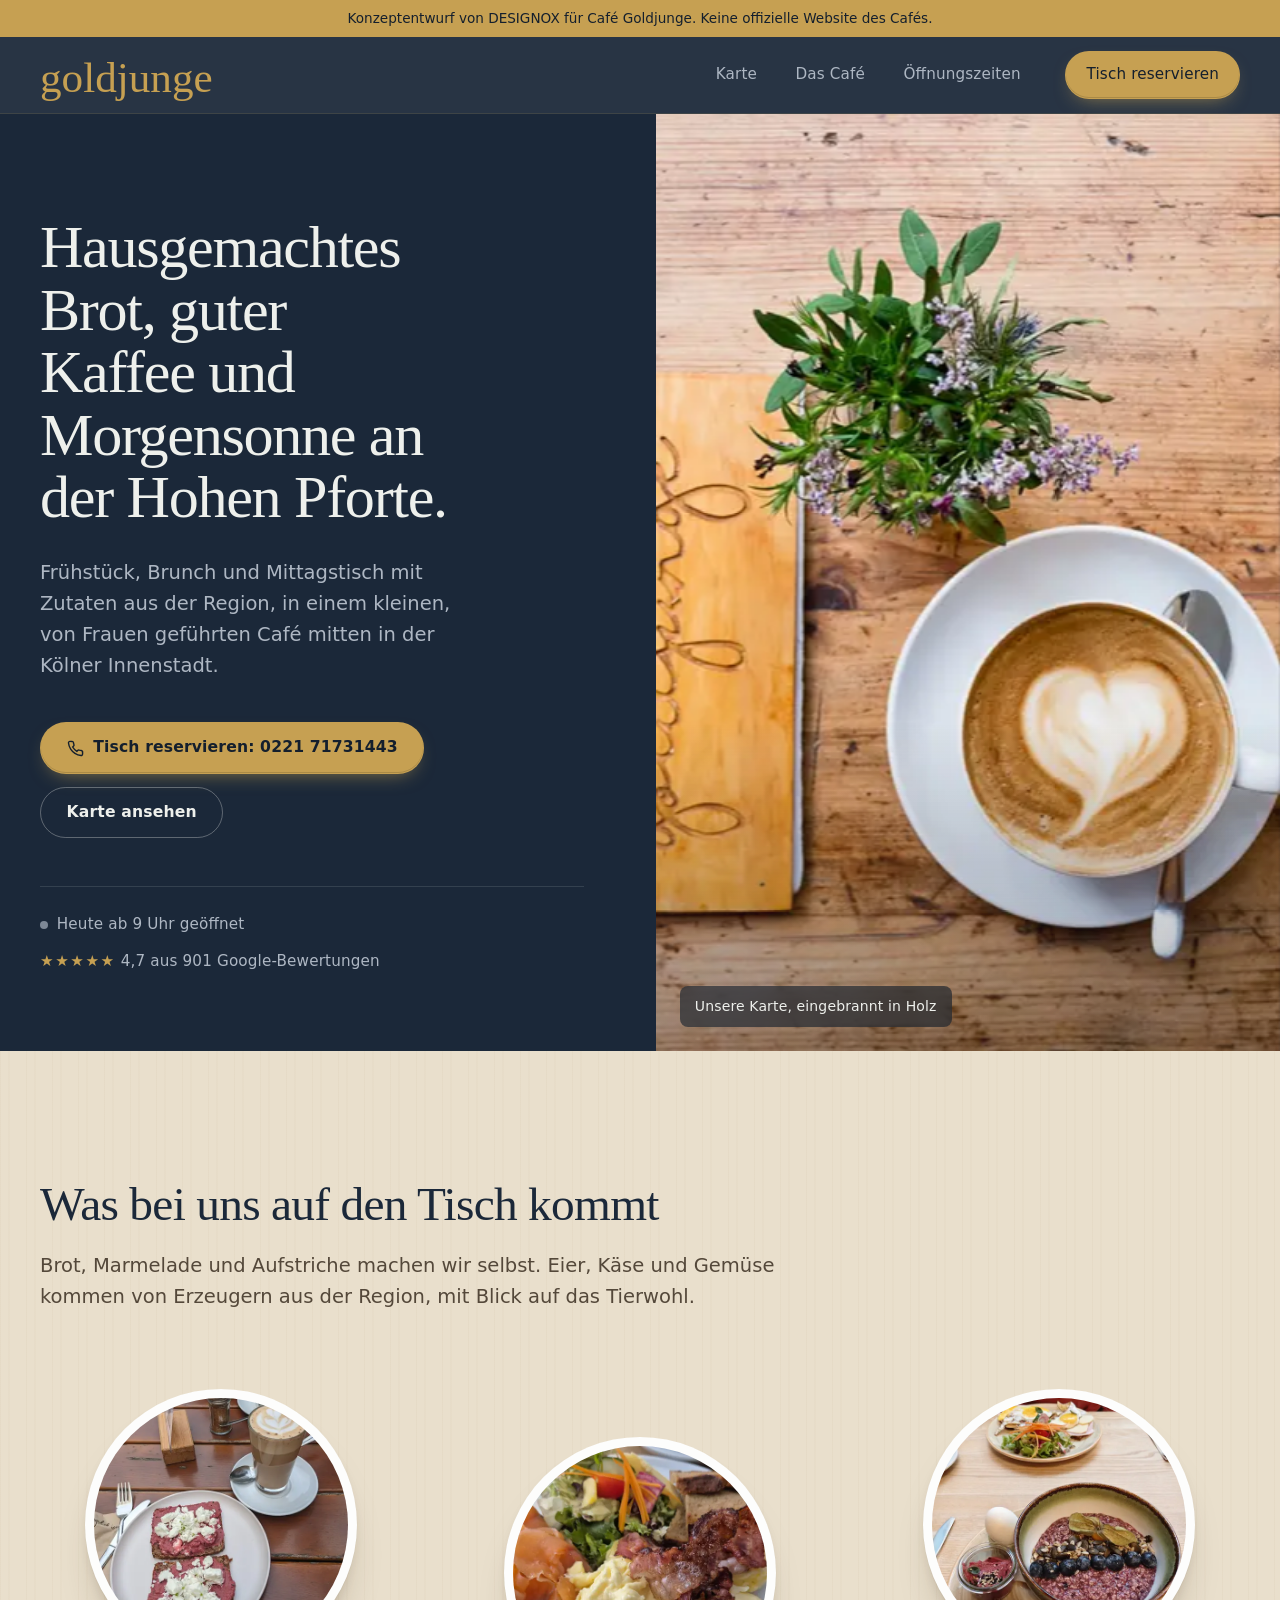
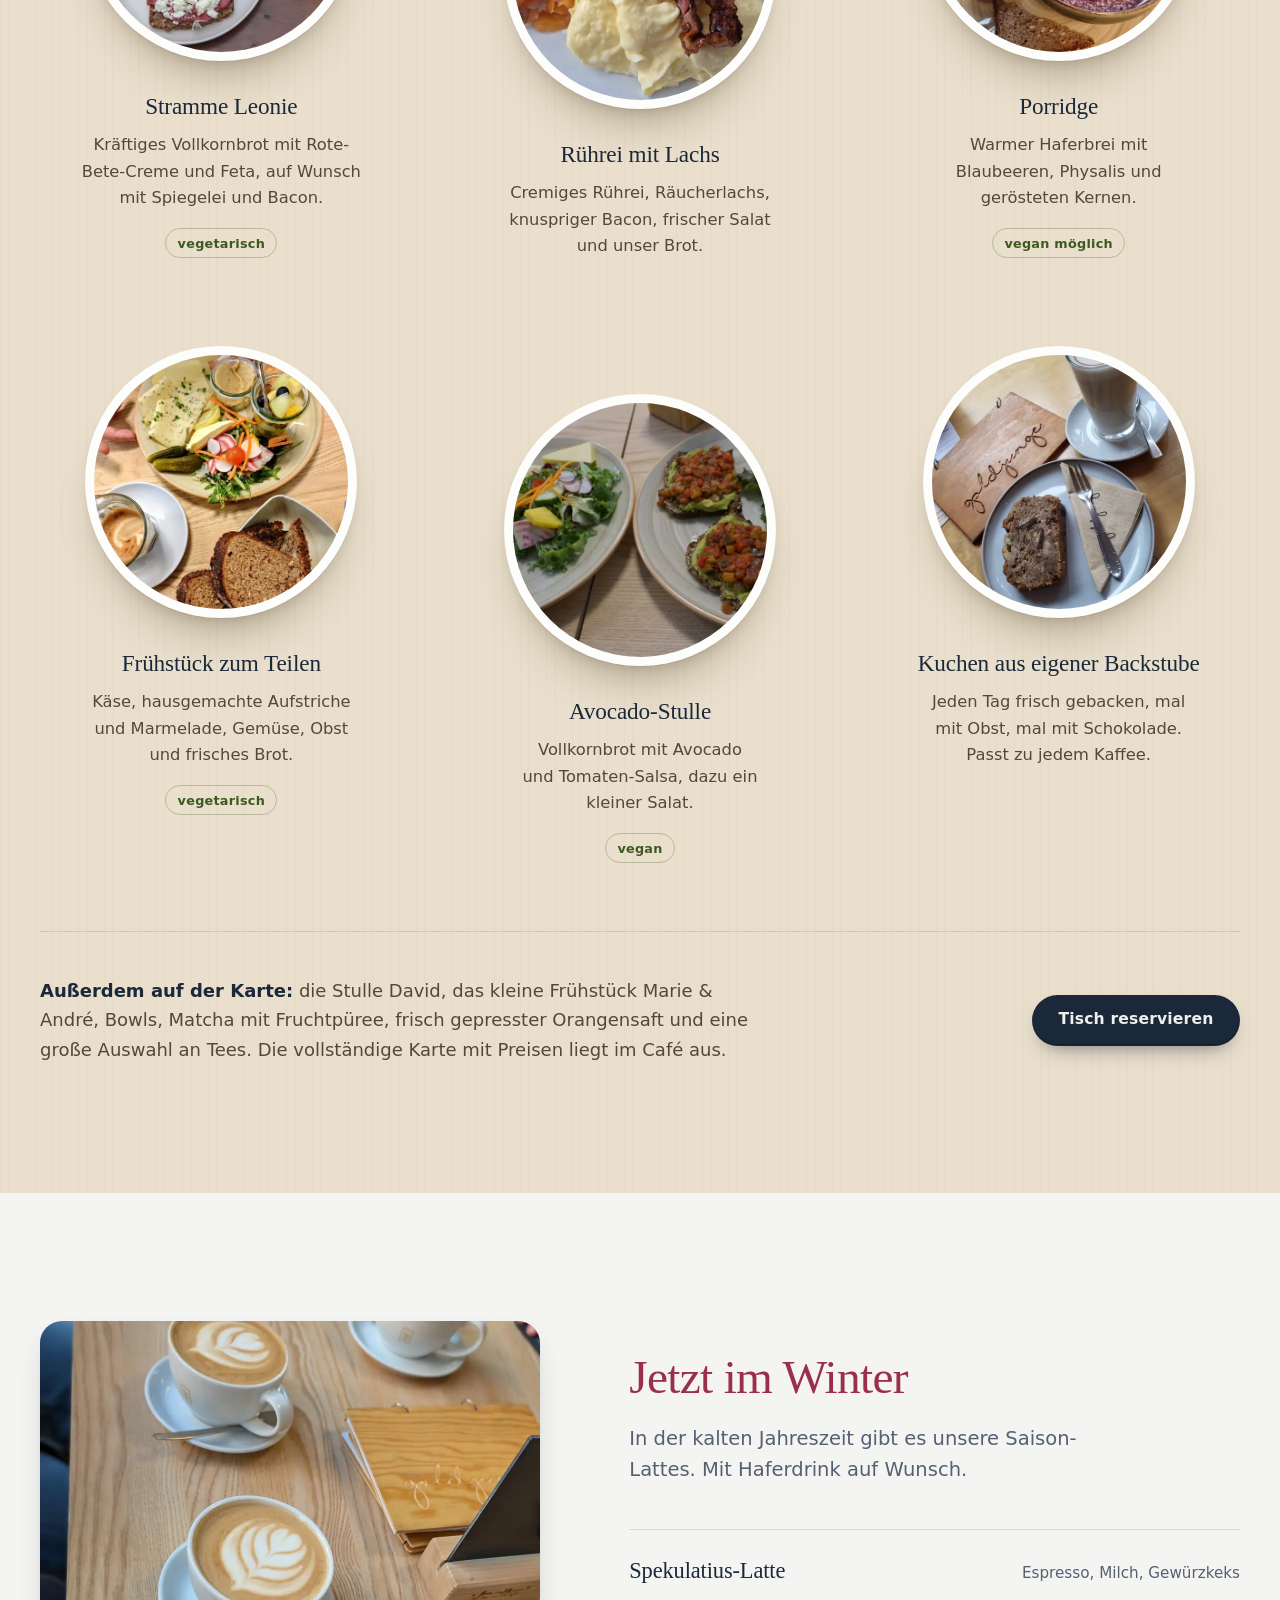
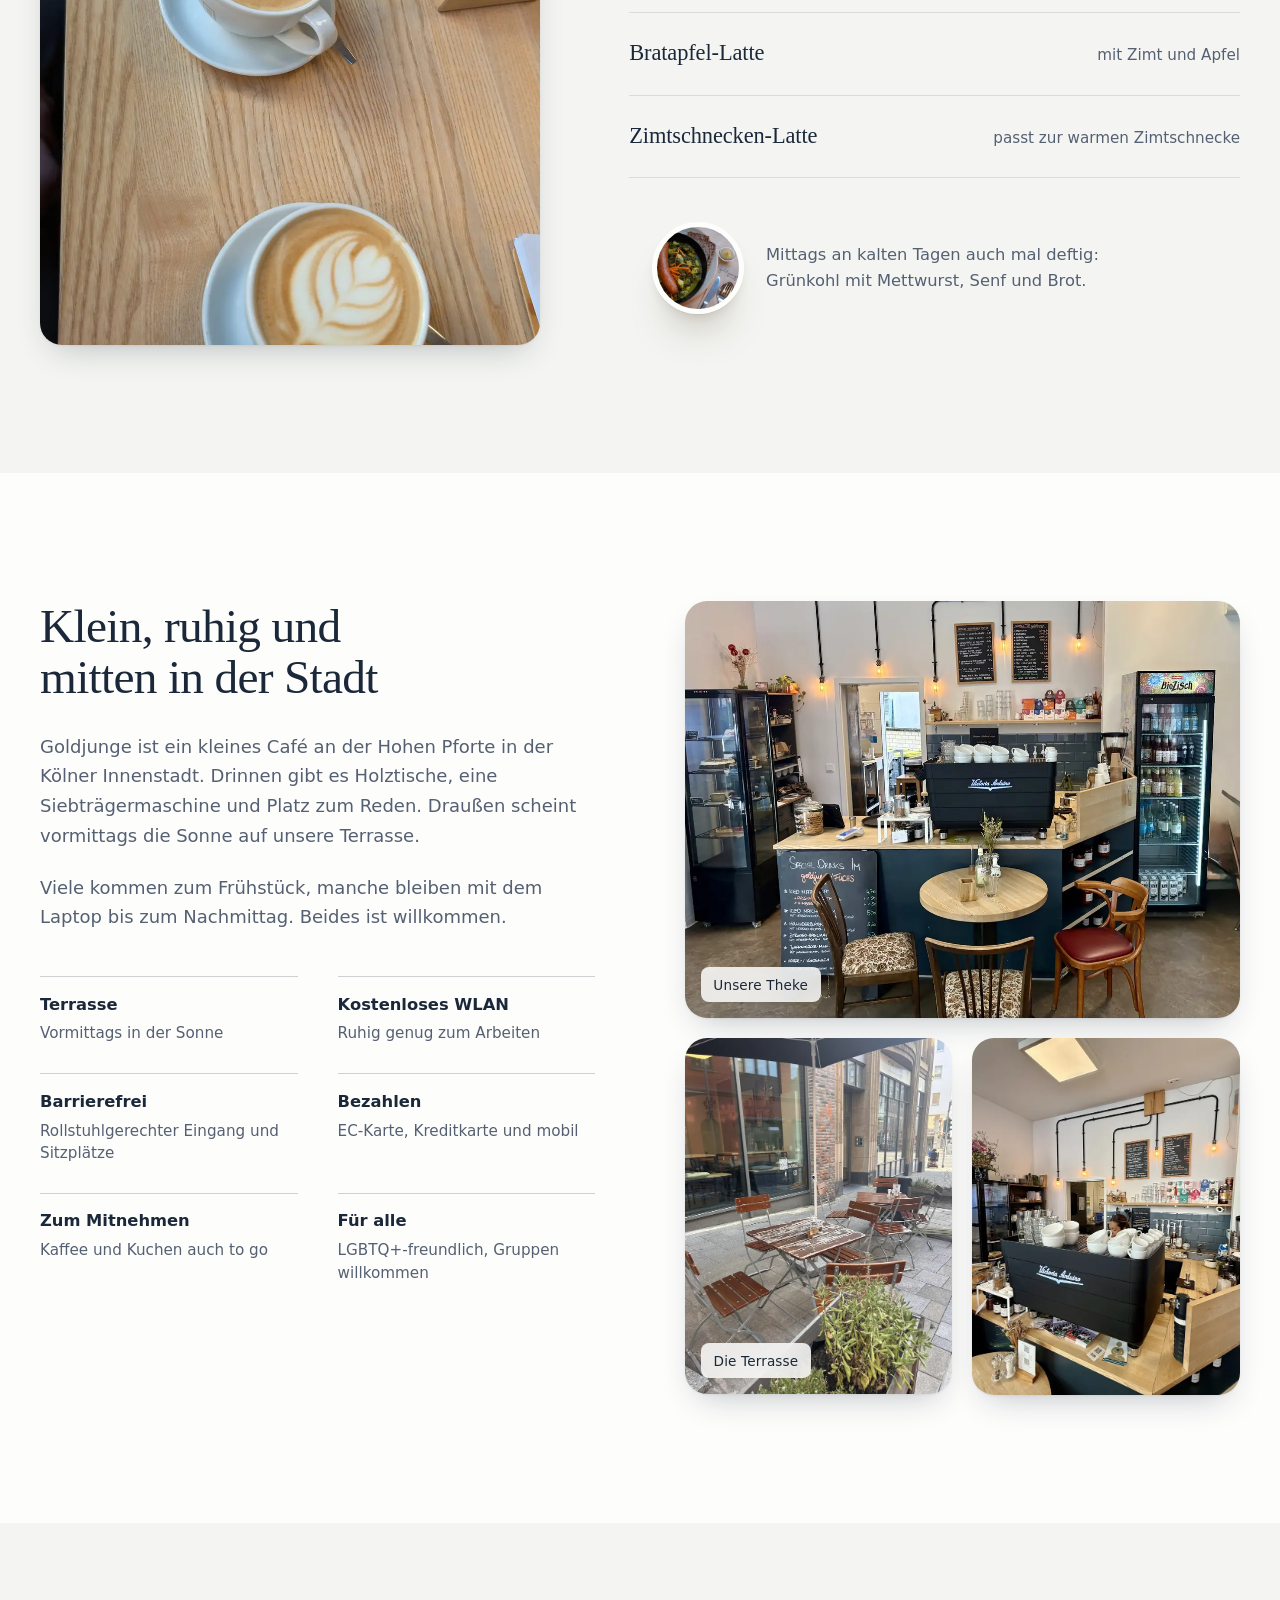
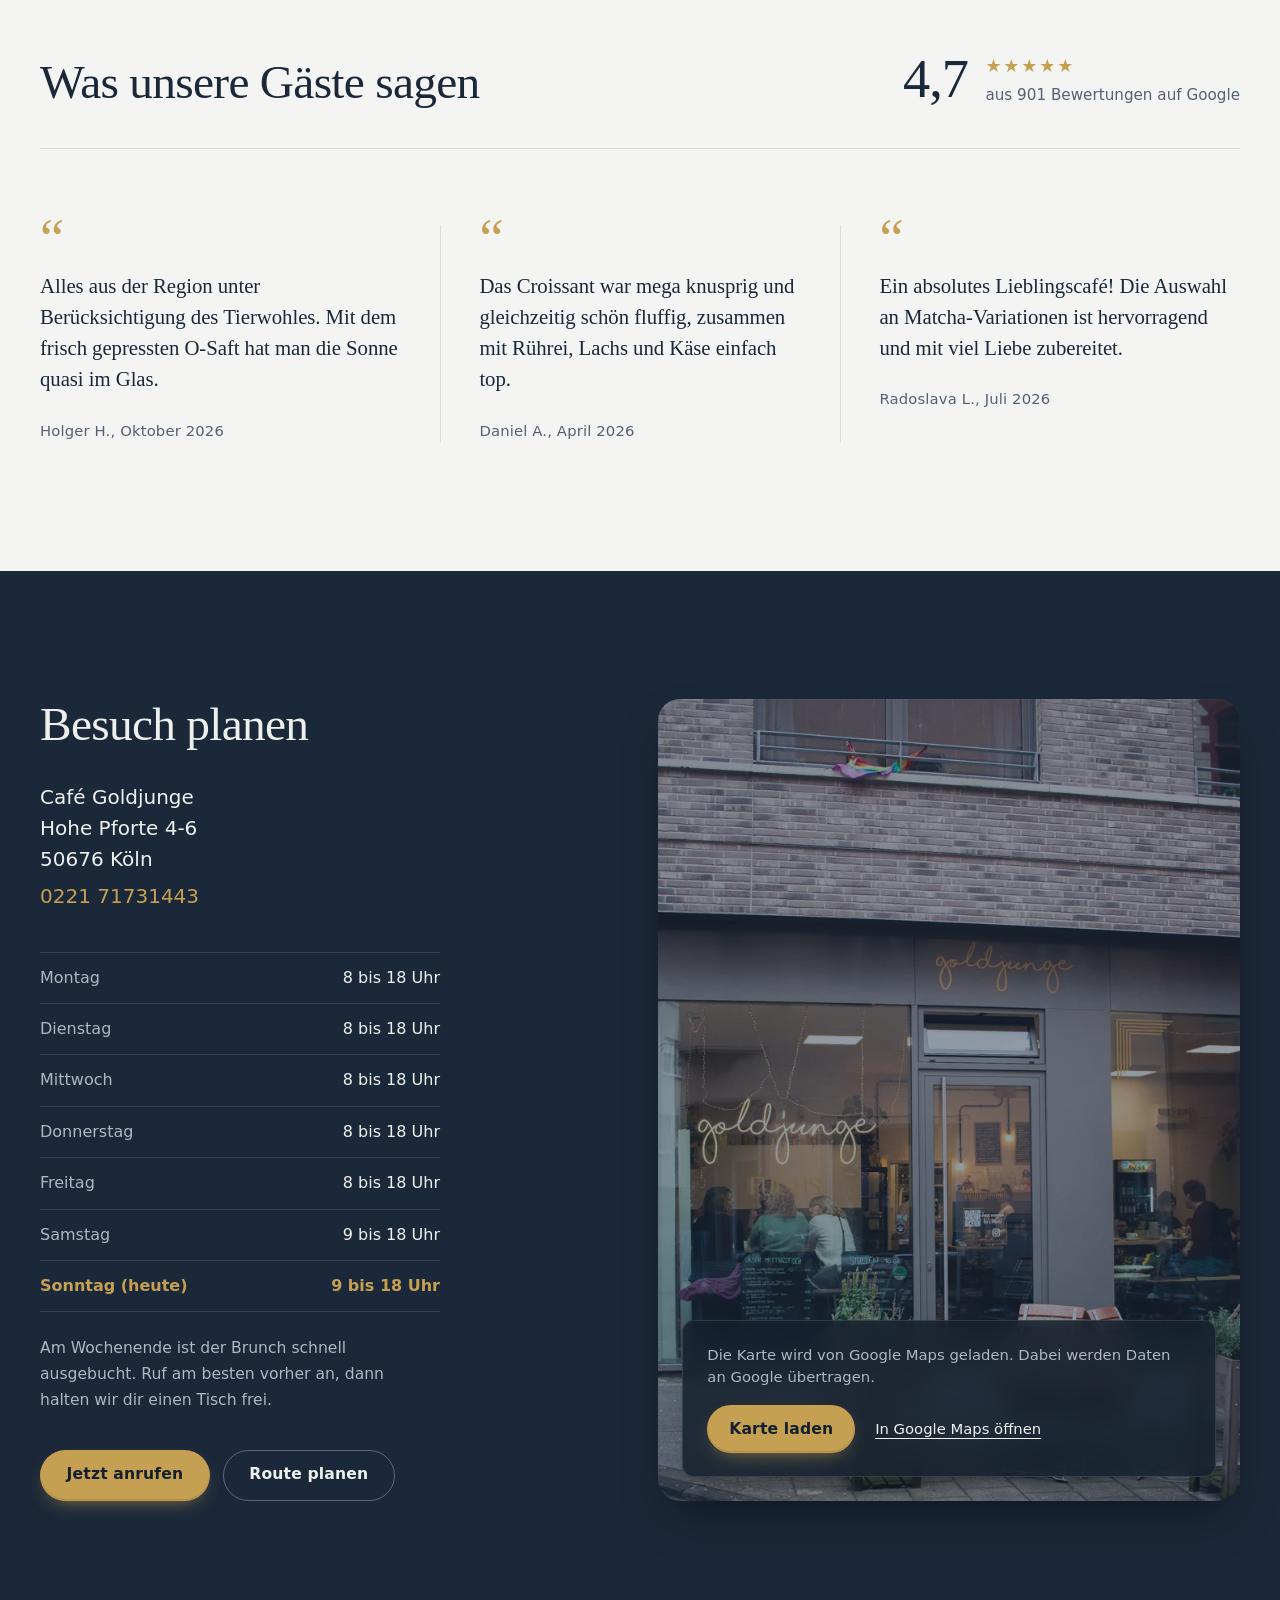
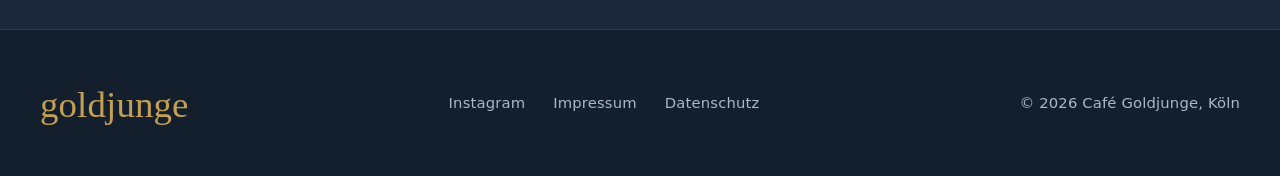
==== demos/cafe-goldjunge/index.html @ cc13deaf "Add Café Goldjunge concept site as static demo Static one-page site for Café Goldjunge (Köln) under " ====
<!doctype html>
<html lang="de">
<head>
<meta charset="utf-8">
<meta name="viewport" content="width=device-width, initial-scale=1">
<title>Café Goldjunge Köln | Frühstück &amp; Brunch an der Hohen Pforte</title>
<meta name="description" content="Café in der Kölner Innenstadt: Frühstück, Brunch und Mittagstisch mit hausgemachtem Brot und regionalen Zutaten. Hohe Pforte 4-6, täglich geöffnet.">
<meta name="robots" content="index, follow, max-image-preview:large">
<link rel="canonical" href="https://designox-cafe-goldjunge.vercel.app/">
<meta property="og:type" content="website">
<meta property="og:site_name" content="Café Goldjunge">
<meta property="og:locale" content="de_DE">
<meta property="og:url" content="https://designox-cafe-goldjunge.vercel.app/">
<meta property="og:title" content="Café Goldjunge Köln">
<meta property="og:description" content="Hausgemachtes Brot, guter Kaffee und Morgensonne an der Hohen Pforte in Köln.">
<meta property="og:image" content="https://designox-cafe-goldjunge.vercel.app/img/og-image.jpg">
<meta property="og:image:width" content="1200">
<meta property="og:image:height" content="630">
<meta property="og:image:alt" content="Cappuccino mit Milchschaum-Herz neben der Holzkarte mit Goldjunge-Schriftzug">
<meta name="twitter:card" content="summary_large_image">
<meta name="twitter:title" content="Café Goldjunge Köln">
<meta name="twitter:description" content="Hausgemachtes Brot, guter Kaffee und Morgensonne an der Hohen Pforte in Köln.">
<meta name="twitter:image" content="https://designox-cafe-goldjunge.vercel.app/img/og-image.jpg">
<meta name="theme-color" content="#1b2839">
<meta name="format-detection" content="telephone=yes">
<link rel="icon" href="data:image/svg+xml,%3Csvg xmlns='http://www.w3.org/2000/svg' viewBox='0 0 64 64'%3E%3Ccircle cx='32' cy='32' r='32' fill='%231b2839'/%3E%3Ctext x='32' y='45' font-family='Georgia,serif' font-size='38' text-anchor='middle' fill='%23c6a052'%3Eg%3C/text%3E%3C/svg%3E">
<link rel="preload" as="image" type="image/webp" imagesrcset="img/hero-karte-900.webp 900w, img/hero-karte.webp 1600w" imagesizes="(max-width: 980px) 100vw, 50vw" fetchpriority="high">
<link rel="preload" href="fonts/young-serif-latin.woff2" as="font" type="font/woff2" crossorigin>
<link rel="preload" href="fonts/hanken-grotesk-latin.woff2" as="font" type="font/woff2" crossorigin>
<link rel="stylesheet" href="fonts/fonts.css">
<script type="application/ld+json">
{
  "@context": "https://schema.org",
  "@type": "CafeOrCoffeeShop",
  "@id": "https://designox-cafe-goldjunge.vercel.app/#cafe",
  "name": "Café Goldjunge",
  "description": "Café in der Kölner Innenstadt mit Frühstück, Brunch und Mittagstisch, hausgemachtem Brot und regionalen Zutaten.",
  "url": "https://designox-cafe-goldjunge.vercel.app/",
  "image": [
    "https://designox-cafe-goldjunge.vercel.app/img/og-image.jpg",
    "https://designox-cafe-goldjunge.vercel.app/img/innen.jpg",
    "https://designox-cafe-goldjunge.vercel.app/img/aussen.jpg"
  ],
  "telephone": "+49 221 71731443",
  "priceRange": "10-20 €",
  "servesCuisine": [
    "Frühstück",
    "Brunch",
    "Kaffee",
    "Kuchen"
  ],
  "acceptsReservations": true,
  "currenciesAccepted": "EUR",
  "paymentAccepted": "EC-Karte, Kreditkarte, mobile Zahlung",
  "address": {
    "@type": "PostalAddress",
    "streetAddress": "Hohe Pforte 4-6",
    "postalCode": "50676",
    "addressLocality": "Köln",
    "addressRegion": "Nordrhein-Westfalen",
    "addressCountry": "DE"
  },
  "geo": {
    "@type": "GeoCoordinates",
    "latitude": 50.9331615,
    "longitude": 6.9563911
  },
  "hasMap": "https://www.google.com/maps/search/?api=1&query=Caf%C3%A9%20Goldjunge%20K%C3%B6ln&query_place_id=ChIJlZ7AUxYlv0cRvVY7PSdXBgw",
  "sameAs": [
    "https://www.instagram.com/cafegoldjungefuchs"
  ],
  "openingHoursSpecification": [
    {
      "@type": "OpeningHoursSpecification",
      "dayOfWeek": [
        "Monday",
        "Tuesday",
        "Wednesday",
        "Thursday",
        "Friday"
      ],
      "opens": "08:00",
      "closes": "18:00"
    },
    {
      "@type": "OpeningHoursSpecification",
      "dayOfWeek": [
        "Saturday",
        "Sunday"
      ],
      "opens": "09:00",
      "closes": "18:00"
    }
  ],
  "amenityFeature": [
    {
      "@type": "LocationFeatureSpecification",
      "name": "Terrasse",
      "value": true
    },
    {
      "@type": "LocationFeatureSpecification",
      "name": "Kostenloses WLAN",
      "value": true
    },
    {
      "@type": "LocationFeatureSpecification",
      "name": "Rollstuhlgerechter Eingang",
      "value": true
    }
  ]
}
</script>
<style>
:root{
  --ink:#1b2839;        /* die dunkelblaue Theke */
  --ink-soft:#25354a;
  --ink-deep:#141f2d;
  --paper:#f4f5f2;      /* weiße Wände, kühl */
  --white:#fdfdfc;
  --ash:#e9dfcc;        /* helle Eschentische */
  --ash-line:#d8c8a9;
  --gold:#c6a052;       /* Schriftzug am Fenster */
  --gold-soft:#d6b670;
  --beet:#9b2f4b;       /* Rote Bete, Fruchtpüree */
  --text:#1b2839;
  --muted:#556072;
  --wood-text:#54483a;
  --on-ink:#eef0ec;
  --on-ink-muted:#aeb7c3;
  --line:rgba(27,40,57,.12);
  --line-on-ink:rgba(238,240,236,.12);

  --r-s:8px; --r-m:12px; --r-l:22px;
  --wrap:1200px;
  --header:76px;

  --shadow-plate:0 1px 1px rgba(60,42,16,.05),0 6px 12px -4px rgba(60,42,16,.12),0 30px 44px -22px rgba(60,42,16,.38);
  --shadow-photo:0 1px 2px rgba(20,30,45,.05),0 14px 34px -14px rgba(20,30,45,.30);
  --shadow-float:0 1px 0 rgba(255,255,255,.06) inset,0 22px 48px -18px rgba(0,0,0,.55);

  --serif:"Young Serif", Georgia, "Times New Roman", serif;
  --sans:"Hanken Grotesk", system-ui, -apple-system, "Segoe UI", sans-serif;
  --script:"Sacramento", "Brush Script MT", cursive;
}
*,*::before,*::after{box-sizing:border-box}
html{scroll-behavior:smooth;-webkit-text-size-adjust:100%}
@media (prefers-reduced-motion:reduce){html{scroll-behavior:auto}}
[id]{scroll-margin-top:var(--header)}
body{margin:0;background:var(--paper);color:var(--text);font-family:var(--sans);font-size:1.125rem;line-height:1.65;font-feature-settings:"kern","liga","calt";-webkit-font-smoothing:antialiased;-moz-osx-font-smoothing:grayscale;text-rendering:optimizeLegibility}
img{display:block;max-width:100%;height:auto}
picture{display:contents}
a{color:inherit}
:focus-visible{outline:2px solid var(--gold);outline-offset:3px;border-radius:4px}
main:focus{outline:none}
.wrap{width:min(var(--wrap),100% - 2.5rem);margin-inline:auto}
h1,h2,h3{font-family:var(--serif);font-weight:400;margin:0;text-wrap:balance}
h2{font-size:clamp(2.15rem,3.7vw,3.15rem);line-height:1.08;letter-spacing:-.015em}
h3{font-size:1.45rem;line-height:1.2;letter-spacing:-.005em}
p{margin:0;text-wrap:pretty}
.skip{position:absolute;left:-999px;top:0;background:var(--gold);color:var(--ink);padding:.6rem 1rem;z-index:100;border-radius:var(--r-s)}
.skip:focus{left:1rem;top:1rem}

/* Formularfelder: groß und gut tippbar */
input,select,textarea,button{font:inherit}
label{display:block;font-weight:600;margin-bottom:.45rem}
input:not([type=checkbox]):not([type=radio]),select,textarea{width:100%;min-height:52px;font-size:1.0625rem;padding:.85rem 1rem;color:var(--text);background:var(--white);border:1px solid rgba(27,40,57,.28);border-radius:var(--r-m)}
textarea{min-height:140px;resize:vertical}
input[type=checkbox],input[type=radio]{width:24px;height:24px}
input:focus-visible,select:focus-visible,textarea:focus-visible{border-color:var(--gold);outline:2px solid var(--gold);outline-offset:1px}

/* Buttons */
.btn{display:inline-flex;align-items:center;justify-content:center;min-height:48px;gap:.6rem;font:600 .975rem/1 var(--sans);letter-spacing:.01em;padding:1.05rem 1.6rem;border-radius:999px;text-decoration:none;border:1px solid transparent;cursor:pointer;transition:background-color .2s,border-color .2s,box-shadow .2s}
.btn svg{width:17px;height:17px;flex:none}
.btn:active{transform:translateY(1px)}
.btn-gold{background:var(--gold);color:var(--ink-deep);box-shadow:inset 0 -1px 0 rgba(0,0,0,.14),0 8px 20px -10px rgba(198,160,82,.75)}
.btn-gold:hover{background:var(--gold-soft)}
.btn-line{border-color:rgba(238,240,236,.32);color:var(--on-ink)}
.btn-line:hover{border-color:rgba(238,240,236,.7);background:rgba(255,255,255,.05)}
.btn-ink{background:var(--ink);color:var(--on-ink);box-shadow:inset 0 -1px 0 rgba(0,0,0,.25),0 10px 22px -12px rgba(27,40,57,.7)}
.btn-ink:hover{background:var(--ink-soft)}

/* Header */
.site-header{position:sticky;top:0;z-index:50;background:rgba(27,40,57,.94);backdrop-filter:saturate(1.3) blur(10px);-webkit-backdrop-filter:saturate(1.3) blur(10px);color:var(--on-ink);border-bottom:1px solid rgba(198,160,82,.14)}
.site-header .wrap{display:flex;align-items:center;justify-content:space-between;gap:1rem;height:var(--header)}
.wordmark{font-family:var(--script);font-size:2.7rem;line-height:1;color:var(--gold);text-decoration:none;padding-top:.35rem}
.nav{display:flex;align-items:center;gap:2.4rem}
.nav a{text-decoration:none;font-weight:500;font-size:.95rem;letter-spacing:.01em;color:var(--on-ink-muted);transition:color .2s}
.nav a:hover{color:var(--on-ink)}
.nav .btn{color:var(--ink-deep);padding:.8rem 1.25rem;margin-left:.4rem}
.menu-toggle{display:none;background:none;border:1px solid rgba(238,240,236,.32);color:var(--on-ink);font:500 .95rem var(--sans);padding:.55rem 1rem;border-radius:999px;cursor:pointer}

/* Hero */
.hero{background:var(--ink);color:var(--on-ink);overflow:hidden}
.hero-grid{display:grid;grid-template-columns:1.05fr 1fr;align-items:stretch;min-height:min(calc(100vh - var(--header)),800px)}
.hero-copy{padding:clamp(4rem,8vw,7.5rem) clamp(1.25rem,5vw,5rem) clamp(3.5rem,6vw,5.5rem) max(1.25rem,calc((100vw - var(--wrap))/2));display:flex;flex-direction:column;justify-content:center}
.hero h1{font-size:clamp(2.6rem,4.7vw,4.35rem);line-height:1.04;letter-spacing:-.022em;max-width:15ch}
.hero-lead{color:var(--on-ink-muted);font-size:1.22rem;line-height:1.6;max-width:36ch;margin-top:1.75rem}
.hero-actions{display:flex;flex-wrap:wrap;gap:.8rem;margin-top:2.5rem}
.hero-meta{display:flex;flex-wrap:wrap;gap:.7rem 2rem;font-size:.95rem;letter-spacing:.01em;color:var(--on-ink-muted);margin-top:3rem;padding-top:1.6rem;border-top:1px solid var(--line-on-ink);max-width:34rem}
.status{display:inline-flex;align-items:center;gap:.55rem}
.status::before{content:"";width:8px;height:8px;border-radius:50%;background:#7d8896}
.status.is-open::before{background:#8fcf8a;box-shadow:0 0 0 4px rgba(143,207,138,.16)}
.stars{color:var(--gold);letter-spacing:.1em}
.hero-media{position:relative;min-height:440px}
.hero-media img{position:absolute;inset:0;width:100%;height:100%;object-fit:cover;object-position:40% 50%}
.hero-media::after{content:"";position:absolute;inset:0;background:linear-gradient(180deg,rgba(20,31,45,0) 65%,rgba(20,31,45,.35));pointer-events:none}
.hero-media figcaption{position:absolute;z-index:1;left:1.5rem;bottom:1.5rem;background:rgba(20,31,45,.62);backdrop-filter:blur(8px);-webkit-backdrop-filter:blur(8px);color:var(--on-ink);font-size:.875rem;letter-spacing:.01em;padding:.55rem .95rem;border-radius:var(--r-s)}

/* page-load reveal: the only ambient motion on the page */
@media (prefers-reduced-motion:no-preference){
  .hero-media img{animation:uncover 1.3s cubic-bezier(.2,.7,.1,1) both}
  .hero-copy > *{animation:rise .9s cubic-bezier(.2,.7,.1,1) both}
  .hero-copy > *:nth-child(2){animation-delay:.08s}
  .hero-copy > *:nth-child(3){animation-delay:.16s}
  .hero-copy > *:nth-child(4){animation-delay:.24s}
  @keyframes uncover{from{clip-path:inset(0 0 0 100%);transform:scale(1.06)}to{clip-path:inset(0 0 0 0);transform:none}}
  @keyframes rise{from{opacity:0;transform:translateY(14px)}to{opacity:1;transform:none}}
}

/* Section rhythm */
.section{padding-block:clamp(5.5rem,10vw,9rem)}
.section-head{max-width:46rem;margin-bottom:clamp(3.5rem,6vw,5.5rem)}
.section-head p{color:var(--muted);font-size:1.22rem;line-height:1.6;margin-top:1.25rem;max-width:40em}

/* Karte: Teller auf dem Eschentisch */
.karte{background-color:var(--ash);background-image:repeating-linear-gradient(90deg,rgba(140,105,55,.035) 0 1px,transparent 1px 8px,rgba(140,105,55,.025) 8px 10px,transparent 10px 26px)}
.karte .section-head p{color:var(--wood-text)}
.plates{display:grid;grid-template-columns:repeat(3,1fr);gap:5.5rem 3.5rem;list-style:none;margin:0;padding:0}
.plate{display:flex;flex-direction:column;align-items:center;text-align:center}
.plate:nth-child(3n+2){transform:translateY(3rem)}
.plate-img{width:min(100%,272px);aspect-ratio:1;border-radius:50%;overflow:hidden;background:var(--white);padding:9px;box-shadow:var(--shadow-plate)}
.plate-img img{width:100%;height:100%;object-fit:cover;border-radius:50%}
.plate h3{margin-top:2rem}
.plate p{color:var(--wood-text);max-width:27ch;font-size:1.02rem;line-height:1.6;margin-top:.7rem}
.diet{display:inline-block;font-size:.8rem;font-weight:600;letter-spacing:.02em;color:#3d5a20;border:1px solid rgba(61,90,32,.28);padding:.22rem .7rem;border-radius:999px;margin-top:1.1rem}
.karte-more{margin-top:clamp(6rem,9vw,7.5rem);display:grid;grid-template-columns:1fr auto;gap:1.75rem 3rem;align-items:center;border-top:1px solid var(--ash-line);padding-top:2.75rem}
.karte-more p{max-width:62ch;color:var(--wood-text)}
.karte-more strong{color:var(--text);font-weight:600}

/* Winter */
.winter-grid{display:grid;grid-template-columns:.9fr 1.1fr;gap:clamp(2.5rem,7vw,7rem);align-items:center}
.winter-photo{border-radius:var(--r-l);overflow:hidden;aspect-ratio:4/5;box-shadow:var(--shadow-photo)}
.winter-photo img{width:100%;height:100%;object-fit:cover;object-position:50% 35%}
.winter h2{color:var(--beet)}
.winter-intro{color:var(--muted);font-size:1.22rem;line-height:1.6;margin-top:1.25rem;max-width:38ch}
.drinks{list-style:none;padding:0;margin:2.75rem 0 0;display:grid}
.drinks li{display:grid;grid-template-columns:1fr auto;align-items:baseline;gap:1.25rem;padding:1.4rem 0;border-bottom:1px solid var(--line)}
.drinks li:first-child{border-top:1px solid var(--line)}
.drinks b{font-family:var(--serif);font-weight:400;font-size:1.4rem;letter-spacing:-.005em}
.drinks span{color:var(--muted);font-size:.95rem;text-align:right}
.winter-dish{display:flex;align-items:center;gap:1.4rem;margin-top:2.75rem}
.winter-dish img{width:92px;height:92px;border-radius:50%;object-fit:cover;flex:none;border:5px solid var(--white);box-shadow:var(--shadow-plate)}
.winter-dish p{color:var(--muted);max-width:36ch;font-size:1.02rem}

/* Café */
.cafe{background:var(--white)}
.cafe-grid{display:grid;grid-template-columns:1fr 1fr;gap:clamp(3rem,7vw,6.5rem);align-items:start}
.cafe-text{position:sticky;top:calc(var(--header) + 2.5rem)}
.cafe-text > p{color:var(--muted);max-width:50ch;margin-top:1.4rem}
.cafe-text > h2 + p{margin-top:1.75rem}
.facts{display:grid;grid-template-columns:1fr 1fr;gap:1.75rem 2.5rem;margin:2.75rem 0 0}
.facts div{border-top:1px solid rgba(27,40,57,.2);padding-top:.9rem}
.facts dt{font-weight:600;font-size:1.02rem}
.facts dd{margin:.25rem 0 0;color:var(--muted);font-size:.95rem;line-height:1.5}
.collage{display:grid;grid-template-columns:1fr 1fr;gap:1.25rem}
.collage figure{margin:0;border-radius:var(--r-l);overflow:hidden;position:relative;box-shadow:var(--shadow-photo)}
.collage img{width:100%;height:100%;object-fit:cover}
.collage .wide{grid-column:1/-1;aspect-ratio:4/3}
.collage .tall{aspect-ratio:3/4}
.collage figcaption{position:absolute;left:1rem;bottom:1rem;background:rgba(253,253,252,.86);backdrop-filter:blur(8px);-webkit-backdrop-filter:blur(8px);font-size:.85rem;font-weight:500;letter-spacing:.01em;padding:.4rem .8rem;border-radius:var(--r-s)}

/* Gäste */
.reviews-top{display:flex;flex-wrap:wrap;justify-content:space-between;align-items:flex-end;gap:2rem;margin-bottom:clamp(3.5rem,6vw,5rem);padding-bottom:2.5rem;border-bottom:1px solid var(--line)}
.rating{display:flex;align-items:center;gap:1.1rem}
.rating-score{font-family:var(--serif);font-size:3.4rem;line-height:1;letter-spacing:-.02em}
.rating small{display:block;color:var(--muted);font-size:.95rem;margin-top:.15rem}
.quotes{display:grid;grid-template-columns:repeat(3,1fr);gap:0;margin:0;padding:0;list-style:none}
.quotes li{padding:0 clamp(1.5rem,3vw,2.75rem)}
.quotes li:first-child{padding-left:0}
.quotes li:last-child{padding-right:0}
.quotes li + li{border-left:1px solid var(--line)}
.quotes figure{margin:0}
.quotes blockquote{margin:0;font-family:var(--serif);font-size:1.3rem;line-height:1.5;letter-spacing:-.003em}
.quotes blockquote::before{content:"“";display:block;font-size:3.4rem;line-height:.55;color:var(--gold);margin-bottom:.9rem}
.quotes figcaption{margin-top:1.5rem;color:var(--muted);font-size:.925rem;letter-spacing:.01em}

/* Besuch */
.besuch{background:var(--ink);color:var(--on-ink)}
.besuch-grid{display:grid;grid-template-columns:1fr 1.1fr;gap:clamp(3rem,7vw,6rem);align-items:stretch}
.besuch h2{margin-bottom:2rem}
.addr{font-size:1.25rem;font-style:normal;line-height:1.55}
.addr a{color:var(--gold);text-decoration:none;display:inline-block;margin-top:.35rem}
.addr a:hover{text-decoration:underline;text-underline-offset:4px}
.hours{width:100%;max-width:25rem;border-collapse:collapse;margin:2.5rem 0 1.5rem;font-size:1rem}
.hours th{text-align:left;font-weight:400;color:var(--on-ink-muted);padding:.75rem 0}
.hours td{text-align:right;padding:.75rem 0;font-variant-numeric:tabular-nums}
.hours tr{border-bottom:1px solid var(--line-on-ink)}
.hours tr:first-child{border-top:1px solid var(--line-on-ink)}
.hours tr.today th,.hours tr.today td{color:var(--gold);font-weight:600}
.hint{color:var(--on-ink-muted);max-width:40ch;font-size:.975rem}
.besuch .hero-actions{margin-top:2.25rem}
.map{position:relative;border-radius:var(--r-l);overflow:hidden;min-height:460px;background:var(--ink-soft);box-shadow:var(--shadow-float)}
.map img{position:absolute;inset:0;width:100%;height:100%;object-fit:cover;opacity:.5}
.map-consent{position:absolute;inset:auto 1.5rem 1.5rem 1.5rem;background:rgba(20,31,45,.82);backdrop-filter:blur(12px);-webkit-backdrop-filter:blur(12px);border:1px solid var(--line-on-ink);border-radius:var(--r-m);padding:1.4rem 1.5rem;display:grid;gap:1rem;box-shadow:0 16px 36px -18px rgba(0,0,0,.6)}
.map-consent p{font-size:.925rem;line-height:1.55;color:var(--on-ink-muted)}
.map-consent .row{display:flex;flex-wrap:wrap;gap:1rem 1.25rem;align-items:center}
.map-consent .btn{padding:.85rem 1.3rem}
.map-consent a:not(.btn){font-size:.925rem;color:var(--on-ink);text-underline-offset:4px}
.map iframe{position:absolute;inset:0;width:100%;height:100%;border:0}

/* Footer */
.site-footer{background:var(--ink-deep);color:var(--on-ink-muted);padding:3.25rem 0;font-size:.925rem;letter-spacing:.01em;border-top:1px solid var(--line-on-ink)}
.site-footer .wrap{display:flex;flex-wrap:wrap;justify-content:space-between;align-items:center;gap:1.25rem 2.5rem}
.site-footer nav{display:flex;flex-wrap:wrap;gap:1.75rem}
.site-footer a{text-decoration:none;transition:color .2s}
.site-footer a:hover{color:var(--on-ink)}
.site-footer .wordmark{font-size:2.3rem}

/* Mobile Schnellleiste und Menü-Hintergrund (nur Handy) */
.mobile-bar,.nav-backdrop{display:none}

/* Responsive */
@media (max-width:980px){
  .hero-grid{grid-template-columns:1fr;min-height:0}
  .hero-copy{padding:3.75rem 1.25rem 3.25rem}
  .hero-media{min-height:0;aspect-ratio:4/3}
  .plates{grid-template-columns:repeat(2,1fr);gap:4.5rem 2.5rem}
  .plate:nth-child(3n+2){transform:none}
  .plate:nth-child(even){transform:translateY(2.5rem)}
  .winter-grid,.cafe-grid,.besuch-grid{grid-template-columns:1fr}
  .winter-photo{aspect-ratio:16/10}
  .cafe-text{position:static}
  .quotes{grid-template-columns:1fr;max-width:40rem}
  .quotes li,.quotes li:first-child,.quotes li:last-child{padding:2.25rem 0}
  .quotes li:first-child{padding-top:0}
  .quotes li + li{border-left:0;border-top:1px solid var(--line)}
}
@media (max-width:760px){
  :root{--header:68px}
  .site-header{background:var(--ink);backdrop-filter:none;-webkit-backdrop-filter:none}
  .site-header .wrap{position:relative;z-index:2}
  .wordmark{font-size:2.4rem;min-height:48px;display:inline-flex;align-items:center}
  .menu-toggle{display:inline-flex;align-items:center;justify-content:center;min-height:48px;min-width:48px;padding:0 1.15rem}

  /* Menü als Bottom Sheet: mit dem Daumen erreichbar */
  .nav{position:fixed;left:0;right:0;bottom:0;top:auto;z-index:2;display:flex;flex-direction:column;align-items:stretch;gap:0;background:var(--ink);padding:.75rem 1.25rem calc(1.25rem + env(safe-area-inset-bottom));border-radius:20px 20px 0 0;border-top:1px solid rgba(198,160,82,.18);box-shadow:0 -24px 48px -16px rgba(0,0,0,.55);transform:translateY(105%);visibility:hidden;transition:transform .28s cubic-bezier(.2,.7,.1,1),visibility 0s linear .28s}
  .nav.is-open{transform:none;visibility:visible;transition:transform .28s cubic-bezier(.2,.7,.1,1)}
  .nav::before{content:"";width:40px;height:4px;border-radius:2px;background:rgba(238,240,236,.25);margin:0 auto .5rem}
  .nav a{display:flex;align-items:center;min-height:56px;padding:0;font-size:1.1rem;color:var(--on-ink);border-bottom:1px solid var(--line-on-ink)}
  .nav .btn{min-height:56px;margin:1.25rem 0 0;border-bottom:0;color:var(--ink-deep);font-size:1.05rem}
  .nav-backdrop{display:block;position:fixed;inset:0;z-index:1;background:rgba(10,16,24,.55);opacity:0;visibility:hidden;transition:opacity .25s,visibility 0s linear .25s}
  body.nav-open .nav-backdrop{opacity:1;visibility:visible;transition:opacity .25s}

  /* Schnellleiste unten, erscheint erst nach dem Hero */
  .mobile-bar{display:flex;gap:.6rem;position:fixed;left:0;right:0;bottom:0;z-index:45;padding:.6rem .75rem calc(.6rem + env(safe-area-inset-bottom));background:rgba(20,31,45,.97);border-top:1px solid rgba(198,160,82,.18);transform:translateY(110%);visibility:hidden;transition:transform .25s ease,visibility 0s linear .25s}
  body.bar-on .mobile-bar{transform:none;visibility:visible;transition:transform .25s ease}
  body.nav-open .mobile-bar{transform:translateY(110%);visibility:hidden}
  .mobile-bar .btn{flex:1;min-height:52px}
  .mobile-bar-menu{min-height:52px;min-width:76px;padding:0 1rem;border-radius:999px;background:none;color:var(--on-ink);border:1px solid rgba(238,240,236,.32);font-weight:500;cursor:pointer}

  /* Öffnung: Überschrift und eine Hauptaktion */
  .hero .btn-line{display:none}

  /* Karten einspaltig */
  .plates{grid-template-columns:1fr;gap:3.75rem}
  .plate:nth-child(even),.plate:nth-child(3n+2){transform:none}
  .plate-img{width:min(72%,256px)}
  .facts{grid-template-columns:1fr}
  .karte-more{grid-template-columns:1fr}
  .karte-more .btn{width:100%}

  /* Tippflächen mindestens 48 px */
  .addr a{display:inline-flex;align-items:center;min-height:48px;margin-top:0}
  .map{min-height:400px}
  .map-consent a:not(.btn){display:inline-flex;align-items:center;min-height:48px}
  .site-footer{padding-bottom:calc(3.25rem + 72px + env(safe-area-inset-bottom))}
  .site-footer nav{gap:0 1.5rem}
  .site-footer nav a{display:inline-flex;align-items:center;min-height:48px}
  .besuch .btn{width:100%}
}
@media (max-width:760px) and (prefers-reduced-motion:reduce){
  .nav,.nav.is-open,.nav-backdrop,.mobile-bar{transition:none}
}
@media (max-width:520px){
  body{font-size:1.0625rem}
  .section{padding-block:4.75rem}
  .hero h1{font-size:2.5rem}
  .hero-lead{font-size:1.125rem}
  .section-head p,.winter-intro{font-size:1.125rem}
  .drinks li{grid-template-columns:1fr;gap:.3rem}
  .drinks span{text-align:left}
  .hero-actions .btn{flex:1 1 100%}
  .hero-meta{margin-top:2.5rem}
  .map-consent{inset:auto 1rem 1rem 1rem;padding:1.2rem}
}
.demo-note{background:#c6a052;color:#141f2d;font-family:"Hanken Grotesk",system-ui,sans-serif;font-size:.85rem;font-weight:500;line-height:1.4;text-align:center;padding:.55rem 1rem}
</style>
</head>
<body>
<a class="skip" href="#inhalt">Zum Inhalt springen</a>
<div class="demo-note" role="note">Konzeptentwurf von DESIGNOX für Café Goldjunge. Keine offizielle Website des Cafés.</div>

<header class="site-header">
  <div class="nav-backdrop" id="nav-backdrop"></div>
  <div class="wrap">
    <a class="wordmark" href="#top" aria-label="Café Goldjunge, zur Startseite">goldjunge</a>
    <button class="menu-toggle" type="button" aria-expanded="false" aria-controls="nav">Menü</button>
    <nav class="nav" id="nav" aria-label="Hauptnavigation">
      <a href="#karte">Karte</a>
      <a href="#cafe">Das Café</a>
      <a href="#besuch">Öffnungszeiten</a>
      <a class="btn btn-gold" href="#besuch">Tisch reservieren</a>
    </nav>
  </div>
</header>

<main id="inhalt" tabindex="-1">
  <section class="hero" id="top">
    <div class="hero-grid">
      <div class="hero-copy">
        <h1>Hausgemachtes Brot, guter Kaffee und Morgensonne an der Hohen Pforte.</h1>
        <p class="hero-lead">Frühstück, Brunch und Mittagstisch mit Zutaten aus der Region, in einem kleinen, von Frauen geführten Café mitten in der Kölner Innenstadt.</p>
        <div class="hero-actions">
          <a class="btn btn-gold" href="tel:+4922171731443">
            <svg viewBox="0 0 24 24" fill="none" stroke="currentColor" stroke-width="2" aria-hidden="true"><path d="M22 16.9v3a2 2 0 0 1-2.2 2 19.8 19.8 0 0 1-8.6-3.1 19.5 19.5 0 0 1-6-6A19.8 19.8 0 0 1 2.1 4.2 2 2 0 0 1 4.1 2h3a2 2 0 0 1 2 1.7c.1 1 .4 1.9.7 2.8a2 2 0 0 1-.5 2.1L8 9.9a16 16 0 0 0 6 6l1.3-1.3a2 2 0 0 1 2.1-.4c.9.3 1.8.6 2.8.7a2 2 0 0 1 1.7 2z"/></svg>
            Tisch reservieren: 0221 71731443
          </a>
          <a class="btn btn-line" href="#karte">Karte ansehen</a>
        </div>
        <div class="hero-meta">
          <span class="status" id="status">Mo bis Fr 8 bis 18 Uhr, Sa und So 9 bis 18 Uhr</span>
          <span><span class="stars" aria-hidden="true">★★★★★</span> 4,7 aus 901 Google-Bewertungen</span>
        </div>
      </div>
      <figure class="hero-media" style="margin:0">
        <picture><source type="image/webp" srcset="img/hero-karte-900.webp 900w, img/hero-karte.webp 1600w" sizes="(max-width: 980px) 100vw, 50vw"><img src="img/hero-karte.jpg" srcset="img/hero-karte-900.jpg 900w, img/hero-karte.jpg 1600w" sizes="(max-width: 980px) 100vw, 50vw" width="1600" height="1065" alt="Cappuccino mit Milchschaum-Herz neben der hölzernen Speisekarte mit eingebranntem Goldjunge-Schriftzug" fetchpriority="high"></picture>
        <figcaption>Unsere Karte, eingebrannt in Holz</figcaption>
      </figure>
    </div>
  </section>

  <section class="section karte" id="karte" aria-labelledby="karte-h">
    <div class="wrap">
      <div class="section-head">
        <h2 id="karte-h">Was bei uns auf den Tisch kommt</h2>
        <p>Brot, Marmelade und Aufstriche machen wir selbst. Eier, Käse und Gemüse kommen von Erzeugern aus der Region, mit Blick auf das Tierwohl.</p>
      </div>
      <ul class="plates">
        <li class="plate">
          <div class="plate-img"><picture><source type="image/webp" srcset="img/teller-leonie.webp"><img src="img/teller-leonie.jpg" width="560" height="560" loading="lazy" decoding="async" alt="Zwei Scheiben Vollkornbrot mit rosa Rote-Bete-Creme und Feta"></picture></div>
          <h3>Stramme Leonie</h3>
          <p>Kräftiges Vollkornbrot mit Rote-Bete-Creme und Feta, auf Wunsch mit Spiegelei und Bacon.</p>
          <span class="diet">vegetarisch</span>
        </li>
        <li class="plate">
          <div class="plate-img"><picture><source type="image/webp" srcset="img/teller-lachs.webp"><img src="img/teller-lachs.jpg" width="560" height="560" loading="lazy" decoding="async" alt="Teller mit Rührei, Räucherlachs, Bacon, Salat und Brot"></picture></div>
          <h3>Rührei mit Lachs</h3>
          <p>Cremiges Rührei, Räucherlachs, knuspriger Bacon, frischer Salat und unser Brot.</p>
        </li>
        <li class="plate">
          <div class="plate-img"><picture><source type="image/webp" srcset="img/teller-porridge.webp"><img src="img/teller-porridge.jpg" width="560" height="560" loading="lazy" decoding="async" alt="Porridge mit Blaubeeren, Physalis und Kernen in einer Schale"></picture></div>
          <h3>Porridge</h3>
          <p>Warmer Haferbrei mit Blaubeeren, Physalis und gerösteten Kernen.</p>
          <span class="diet">vegan möglich</span>
        </li>
        <li class="plate">
          <div class="plate-img"><picture><source type="image/webp" srcset="img/teller-brett.webp"><img src="img/teller-brett.jpg" width="560" height="560" loading="lazy" decoding="async" alt="Frühstücksteller mit Käse, Aufstrichen in Gläsern, Gemüse und Vollkornbrot"></picture></div>
          <h3>Frühstück zum Teilen</h3>
          <p>Käse, hausgemachte Aufstriche und Marmelade, Gemüse, Obst und frisches Brot.</p>
          <span class="diet">vegetarisch</span>
        </li>
        <li class="plate">
          <div class="plate-img"><picture><source type="image/webp" srcset="img/teller-avocado.webp"><img src="img/teller-avocado.jpg" width="560" height="560" loading="lazy" decoding="async" alt="Vollkornbrot mit Avocado und Tomaten-Salsa, daneben ein Salat"></picture></div>
          <h3>Avocado-Stulle</h3>
          <p>Vollkornbrot mit Avocado und Tomaten-Salsa, dazu ein kleiner Salat.</p>
          <span class="diet">vegan</span>
        </li>
        <li class="plate">
          <div class="plate-img"><picture><source type="image/webp" srcset="img/teller-kuchen.webp"><img src="img/teller-kuchen.jpg" width="560" height="560" loading="lazy" decoding="async" alt="Ein Stück hausgebackener Kuchen auf einem Teller"></picture></div>
          <h3>Kuchen aus eigener Backstube</h3>
          <p>Jeden Tag frisch gebacken, mal mit Obst, mal mit Schokolade. Passt zu jedem Kaffee.</p>
        </li>
      </ul>
      <div class="karte-more">
        <p><strong>Außerdem auf der Karte:</strong> die Stulle David, das kleine Frühstück Marie &amp; André, Bowls, Matcha mit Fruchtpüree, frisch gepresster Orangensaft und eine große Auswahl an Tees. Die vollständige Karte mit Preisen liegt im Café aus.</p>
        <a class="btn btn-ink" href="#besuch">Tisch reservieren</a>
      </div>
    </div>
  </section>

  <section class="section winter" aria-labelledby="winter-h">
    <div class="wrap winter-grid">
      <figure class="winter-photo" style="margin:0">
        <picture><source type="image/webp" srcset="img/latte.webp"><img src="img/latte.jpg" width="1000" height="1778" loading="lazy" decoding="async" alt="Drei Cappuccino mit Latte Art auf einem langen Holztisch"></picture>
      </figure>
      <div>
        <h2 id="winter-h">Jetzt im Winter</h2>
        <p class="winter-intro">In der kalten Jahreszeit gibt es unsere Saison-Lattes. Mit Haferdrink auf Wunsch.</p>
        <ul class="drinks">
          <li><b>Spekulatius-Latte</b><span>Espresso, Milch, Gewürzkeks</span></li>
          <li><b>Bratapfel-Latte</b><span>mit Zimt und Apfel</span></li>
          <li><b>Zimtschnecken-Latte</b><span>passt zur warmen Zimtschnecke</span></li>
        </ul>
        <div class="winter-dish">
          <picture><source type="image/webp" srcset="img/gruenkohl.webp"><img src="img/gruenkohl.jpg" width="240" height="240" loading="lazy" decoding="async" alt="Grünkohl-Eintopf mit Mettwurst in einer Pfanne, daneben Brot und Senf"></picture>
          <p>Mittags an kalten Tagen auch mal deftig: Grünkohl mit Mettwurst, Senf und Brot.</p>
        </div>
      </div>
    </div>
  </section>

  <section class="section cafe" id="cafe" aria-labelledby="cafe-h">
    <div class="wrap cafe-grid">
      <div class="cafe-text">
        <h2 id="cafe-h">Klein, ruhig und mitten in der Stadt</h2>
        <p>Goldjunge ist ein kleines Café an der Hohen Pforte in der Kölner Innenstadt. Drinnen gibt es Holztische, eine Siebträgermaschine und Platz zum Reden. Draußen scheint vormittags die Sonne auf unsere Terrasse.</p>
        <p>Viele kommen zum Frühstück, manche bleiben mit dem Laptop bis zum Nachmittag. Beides ist willkommen.</p>
        <dl class="facts">
          <div><dt>Terrasse</dt><dd>Vormittags in der Sonne</dd></div>
          <div><dt>Kostenloses WLAN</dt><dd>Ruhig genug zum Arbeiten</dd></div>
          <div><dt>Barrierefrei</dt><dd>Rollstuhlgerechter Eingang und Sitzplätze</dd></div>
          <div><dt>Bezahlen</dt><dd>EC-Karte, Kreditkarte und mobil</dd></div>
          <div><dt>Zum Mitnehmen</dt><dd>Kaffee und Kuchen auch to go</dd></div>
          <div><dt>Für alle</dt><dd>LGBTQ+-freundlich, Gruppen willkommen</dd></div>
        </dl>
      </div>
      <div class="collage">
        <figure class="wide"><picture><source type="image/webp" srcset="img/innen.webp"><img src="img/innen.jpg" width="1100" height="825" loading="lazy" decoding="async" alt="Innenraum mit dunkelblauer Theke, Kuchenvitrine, Kreidetafeln und Holzstühlen"></picture><figcaption>Unsere Theke</figcaption></figure>
        <figure class="tall"><picture><source type="image/webp" srcset="img/terrasse.webp"><img src="img/terrasse.jpg" width="700" height="933" loading="lazy" decoding="async" alt="Terrasse mit Holztischen und Klappstühlen vor dem Café"></picture><figcaption>Die Terrasse</figcaption></figure>
        <figure class="tall"><picture><source type="image/webp" srcset="img/theke.webp"><img src="img/theke.jpg" width="700" height="933" loading="lazy" decoding="async" alt="Siebträgermaschine auf der Theke vor weißen Wänden"></picture></figure>
      </div>
    </div>
  </section>

  <section class="section gaeste" aria-labelledby="gaeste-h">
    <div class="wrap">
      <div class="reviews-top">
        <h2 id="gaeste-h">Was unsere Gäste sagen</h2>
        <div class="rating">
          <span class="rating-score">4,7</span>
          <span><span class="stars" aria-label="4,7 von 5 Sternen">★★★★★</span><small>aus 901 Bewertungen auf Google</small></span>
        </div>
      </div>
      <ul class="quotes">
        <li><figure>
          <blockquote>Alles aus der Region unter Berücksichtigung des Tierwohles. Mit dem frisch gepressten O-Saft hat man die Sonne quasi im Glas.</blockquote>
          <figcaption>Holger H., Oktober 2026</figcaption>
        </figure></li>
        <li><figure>
          <blockquote>Das Croissant war mega knusprig und gleichzeitig schön fluffig, zusammen mit Rührei, Lachs und Käse einfach top.</blockquote>
          <figcaption>Daniel A., April 2026</figcaption>
        </figure></li>
        <li><figure>
          <blockquote>Ein absolutes Lieblingscafé! Die Auswahl an Matcha-Variationen ist hervorragend und mit viel Liebe zubereitet.</blockquote>
          <figcaption>Radoslava L., Juli 2026</figcaption>
        </figure></li>
      </ul>
    </div>
  </section>

  <section class="section besuch" id="besuch" aria-labelledby="besuch-h">
    <div class="wrap besuch-grid">
      <div>
        <h2 id="besuch-h">Besuch planen</h2>
        <address class="addr">
          Café Goldjunge<br>
          Hohe Pforte 4-6<br>
          50676 Köln<br>
          <a href="tel:+4922171731443">0221 71731443</a>
        </address>
        <table class="hours" aria-label="Öffnungszeiten">
          <tbody>
            <tr data-day="1"><th scope="row">Montag</th><td>8 bis 18 Uhr</td></tr>
            <tr data-day="2"><th scope="row">Dienstag</th><td>8 bis 18 Uhr</td></tr>
            <tr data-day="3"><th scope="row">Mittwoch</th><td>8 bis 18 Uhr</td></tr>
            <tr data-day="4"><th scope="row">Donnerstag</th><td>8 bis 18 Uhr</td></tr>
            <tr data-day="5"><th scope="row">Freitag</th><td>8 bis 18 Uhr</td></tr>
            <tr data-day="6"><th scope="row">Samstag</th><td>9 bis 18 Uhr</td></tr>
            <tr data-day="0"><th scope="row">Sonntag</th><td>9 bis 18 Uhr</td></tr>
          </tbody>
        </table>
        <p class="hint">Am Wochenende ist der Brunch schnell ausgebucht. Ruf am besten vorher an, dann halten wir dir einen Tisch frei.</p>
        <div class="hero-actions">
          <a class="btn btn-gold" href="tel:+4922171731443">Jetzt anrufen</a>
          <a class="btn btn-line" href="https://www.google.com/maps/dir/?api=1&amp;destination=Caf%C3%A9%20Goldjunge%2C%20Hohe%20Pforte%204-6%2C%2050676%20K%C3%B6ln" target="_blank" rel="noopener noreferrer">Route planen</a>
        </div>
      </div>
      <div class="map" id="map">
        <picture><source type="image/webp" srcset="img/aussen.webp"><img src="img/aussen.jpg" width="720" height="1080" loading="lazy" decoding="async" alt="Außenansicht des Cafés mit goldenem Schriftzug am Fenster und Tischen auf dem Gehweg"></picture>
        <div class="map-consent">
          <p>Die Karte wird von Google Maps geladen. Dabei werden Daten an Google übertragen.</p>
          <div class="row">
            <button class="btn btn-gold" type="button" id="load-map">Karte laden</button>
            <a href="https://www.google.com/maps/search/?api=1&amp;query=Caf%C3%A9%20Goldjunge%20K%C3%B6ln&amp;query_place_id=ChIJlZ7AUxYlv0cRvVY7PSdXBgw" target="_blank" rel="noopener noreferrer">In Google Maps öffnen</a>
          </div>
        </div>
      </div>
    </div>
  </section>
</main>

<footer class="site-footer">
  <div class="wrap">
    <span class="wordmark">goldjunge</span>
    <nav aria-label="Weitere Links">
      <a href="https://www.instagram.com/cafegoldjungefuchs" target="_blank" rel="noopener noreferrer">Instagram</a>
      <a href="impressum.html">Impressum</a>
      <a href="datenschutz.html">Datenschutz</a>
    </nav>
    <span>© 2026 Café Goldjunge, Köln</span>
  </div>
</footer>

<div class="mobile-bar" id="mobile-bar">
  <button class="mobile-bar-menu" type="button" aria-expanded="false" aria-controls="nav">Menü</button>
  <a class="btn btn-gold" href="tel:+4922171731443">
    <svg viewBox="0 0 24 24" fill="none" stroke="currentColor" stroke-width="2" aria-hidden="true"><path d="M22 16.9v3a2 2 0 0 1-2.2 2 19.8 19.8 0 0 1-8.6-3.1 19.5 19.5 0 0 1-6-6A19.8 19.8 0 0 1 2.1 4.2 2 2 0 0 1 4.1 2h3a2 2 0 0 1 2 1.7c.1 1 .4 1.9.7 2.8a2 2 0 0 1-.5 2.1L8 9.9a16 16 0 0 0 6 6l1.3-1.3a2 2 0 0 1 2.1-.4c.9.3 1.8.6 2.8.7a2 2 0 0 1 1.7 2z"/></svg>
    Anrufen und reservieren
  </a>
</div>

<script>
(function(){
  // Mobile menu (Bottom Sheet), zwei Auslöser: oben und in der Schnellleiste
  var n=document.getElementById('nav'),toggles=document.querySelectorAll('[aria-controls="nav"]'),bd=document.getElementById('nav-backdrop'),last=null;
  function setNav(open,returnFocus){
    n.classList.toggle('is-open',open);document.body.classList.toggle('nav-open',open);
    toggles.forEach(function(b){b.setAttribute('aria-expanded',open);b.textContent=open?'Schließen':'Menü';});
    if(open){var f=n.querySelector('a');if(f)setTimeout(function(){f.focus();},50);}
    else if(returnFocus&&last){last.focus();}
  }
  toggles.forEach(function(b){b.addEventListener('click',function(){last=b;setNav(!n.classList.contains('is-open'),true);});});
  n.addEventListener('click',function(e){if(e.target.closest('a'))setNav(false,false);});
  bd.addEventListener('click',function(){setNav(false,true);});
  document.addEventListener('keydown',function(e){if(e.key==='Escape'&&n.classList.contains('is-open'))setNav(false,true);});

  // Schnellleiste erst zeigen, wenn die Hauptaktion im Hero aus dem Bild ist
  var heroCta=document.querySelector('.hero .btn-gold');
  if('IntersectionObserver' in window&&heroCta){
    new IntersectionObserver(function(en){var e=en[0];document.body.classList.toggle('bar-on',!e.isIntersecting&&e.boundingClientRect.top<0);}).observe(heroCta);
  }

  // Open status in Cologne time
  try{
    var parts=new Intl.DateTimeFormat('en-GB',{timeZone:'Europe/Berlin',weekday:'short',hour:'2-digit',minute:'2-digit',hour12:false}).formatToParts(new Date());
    var get=function(k){return (parts.find(function(p){return p.type===k})||{}).value};
    var map={Sun:0,Mon:1,Tue:2,Wed:3,Thu:4,Fri:5,Sat:6};
    var d=map[get('weekday')],m=parseInt(get('hour'),10)*60+parseInt(get('minute'),10);
    var open=(d===0||d===6)?540:480,close=1080;
    var s=document.getElementById('status');
    if(m>=open&&m<close){s.textContent='Jetzt geöffnet bis 18 Uhr';s.classList.add('is-open');}
    else if(m<open){s.textContent='Heute ab '+(open/60)+' Uhr geöffnet';}
    else{var nd=(d+1)%7;s.textContent='Geschlossen, morgen ab '+((nd===0||nd===6)?9:8)+' Uhr';}
    var row=document.querySelector('.hours tr[data-day="'+d+'"]');
    if(row){row.classList.add('today');row.querySelector('th').textContent+=' (heute)';}
  }catch(e){}

  // Click-to-load map (DSGVO)
  document.getElementById('load-map').addEventListener('click',function(){
    var f=document.createElement('iframe');
    f.src='https://www.google.com/maps?q=Caf%C3%A9+Goldjunge,+Hohe+Pforte+4-6,+50676+K%C3%B6ln&output=embed';
    f.title='Karte: Café Goldjunge, Hohe Pforte 4-6, Köln';
    f.loading='lazy';f.referrerPolicy='no-referrer-when-downgrade';
    var m=document.getElementById('map');m.innerHTML='';m.appendChild(f);
  });
})();
</script>
</body>
</html>
---- demos/cafe-goldjunge/fonts/fonts.css ----
/* Hanken Grotesk latin-ext */
@font-face {
  font-family: 'Hanken Grotesk';
  font-style: normal;
  font-weight: 400;
  font-display: swap;
  src: url(./hanken-grotesk-latin-ext.woff2) format('woff2');
  unicode-range: U+0100-02BA, U+02BD-02C5, U+02C7-02CC, U+02CE-02D7, U+02DD-02FF, U+0304, U+0308, U+0329, U+1D00-1DBF, U+1E00-1E9F, U+1EF2-1EFF, U+2020, U+20A0-20AB, U+20AD-20C4, U+2113, U+2C60-2C7F, U+A720-A7FF;
}
/* Hanken Grotesk latin */
@font-face {
  font-family: 'Hanken Grotesk';
  font-style: normal;
  font-weight: 400;
  font-display: swap;
  src: url(./hanken-grotesk-latin.woff2) format('woff2');
  unicode-range: U+0000-00FF, U+0131, U+0152-0153, U+02BB-02BC, U+02C6, U+02DA, U+02DC, U+0304, U+0308, U+0329, U+2000-206F, U+20AC, U+2122, U+2191, U+2193, U+2212, U+2215, U+FEFF, U+FFFD;
}
/* Hanken Grotesk latin-ext */
@font-face {
  font-family: 'Hanken Grotesk';
  font-style: normal;
  font-weight: 500;
  font-display: swap;
  src: url(./hanken-grotesk-latin-ext.woff2) format('woff2');
  unicode-range: U+0100-02BA, U+02BD-02C5, U+02C7-02CC, U+02CE-02D7, U+02DD-02FF, U+0304, U+0308, U+0329, U+1D00-1DBF, U+1E00-1E9F, U+1EF2-1EFF, U+2020, U+20A0-20AB, U+20AD-20C4, U+2113, U+2C60-2C7F, U+A720-A7FF;
}
/* Hanken Grotesk latin */
@font-face {
  font-family: 'Hanken Grotesk';
  font-style: normal;
  font-weight: 500;
  font-display: swap;
  src: url(./hanken-grotesk-latin.woff2) format('woff2');
  unicode-range: U+0000-00FF, U+0131, U+0152-0153, U+02BB-02BC, U+02C6, U+02DA, U+02DC, U+0304, U+0308, U+0329, U+2000-206F, U+20AC, U+2122, U+2191, U+2193, U+2212, U+2215, U+FEFF, U+FFFD;
}
/* Hanken Grotesk latin-ext */
@font-face {
  font-family: 'Hanken Grotesk';
  font-style: normal;
  font-weight: 600;
  font-display: swap;
  src: url(./hanken-grotesk-latin-ext.woff2) format('woff2');
  unicode-range: U+0100-02BA, U+02BD-02C5, U+02C7-02CC, U+02CE-02D7, U+02DD-02FF, U+0304, U+0308, U+0329, U+1D00-1DBF, U+1E00-1E9F, U+1EF2-1EFF, U+2020, U+20A0-20AB, U+20AD-20C4, U+2113, U+2C60-2C7F, U+A720-A7FF;
}
/* Hanken Grotesk latin */
@font-face {
  font-family: 'Hanken Grotesk';
  font-style: normal;
  font-weight: 600;
  font-display: swap;
  src: url(./hanken-grotesk-latin.woff2) format('woff2');
  unicode-range: U+0000-00FF, U+0131, U+0152-0153, U+02BB-02BC, U+02C6, U+02DA, U+02DC, U+0304, U+0308, U+0329, U+2000-206F, U+20AC, U+2122, U+2191, U+2193, U+2212, U+2215, U+FEFF, U+FFFD;
}
/* Sacramento latin-ext */
@font-face {
  font-family: 'Sacramento';
  font-style: normal;
  font-weight: 400;
  font-display: swap;
  src: url(./sacramento-latin-ext.woff2) format('woff2');
  unicode-range: U+0100-02BA, U+02BD-02C5, U+02C7-02CC, U+02CE-02D7, U+02DD-02FF, U+0304, U+0308, U+0329, U+1D00-1DBF, U+1E00-1E9F, U+1EF2-1EFF, U+2020, U+20A0-20AB, U+20AD-20C4, U+2113, U+2C60-2C7F, U+A720-A7FF;
}
/* Sacramento latin */
@font-face {
  font-family: 'Sacramento';
  font-style: normal;
  font-weight: 400;
  font-display: swap;
  src: url(./sacramento-latin.woff2) format('woff2');
  unicode-range: U+0000-00FF, U+0131, U+0152-0153, U+02BB-02BC, U+02C6, U+02DA, U+02DC, U+0304, U+0308, U+0329, U+2000-206F, U+20AC, U+2122, U+2191, U+2193, U+2212, U+2215, U+FEFF, U+FFFD;
}
/* Young Serif latin-ext */
@font-face {
  font-family: 'Young Serif';
  font-style: normal;
  font-weight: 400;
  font-display: swap;
  src: url(./young-serif-latin-ext.woff2) format('woff2');
  unicode-range: U+0100-02BA, U+02BD-02C5, U+02C7-02CC, U+02CE-02D7, U+02DD-02FF, U+0304, U+0308, U+0329, U+1D00-1DBF, U+1E00-1E9F, U+1EF2-1EFF, U+2020, U+20A0-20AB, U+20AD-20C4, U+2113, U+2C60-2C7F, U+A720-A7FF;
}
/* Young Serif latin */
@font-face {
  font-family: 'Young Serif';
  font-style: normal;
  font-weight: 400;
  font-display: swap;
  src: url(./young-serif-latin.woff2) format('woff2');
  unicode-range: U+0000-00FF, U+0131, U+0152-0153, U+02BB-02BC, U+02C6, U+02DA, U+02DC, U+0304, U+0308, U+0329, U+2000-206F, U+20AC, U+2122, U+2191, U+2193, U+2212, U+2215, U+FEFF, U+FFFD;
}
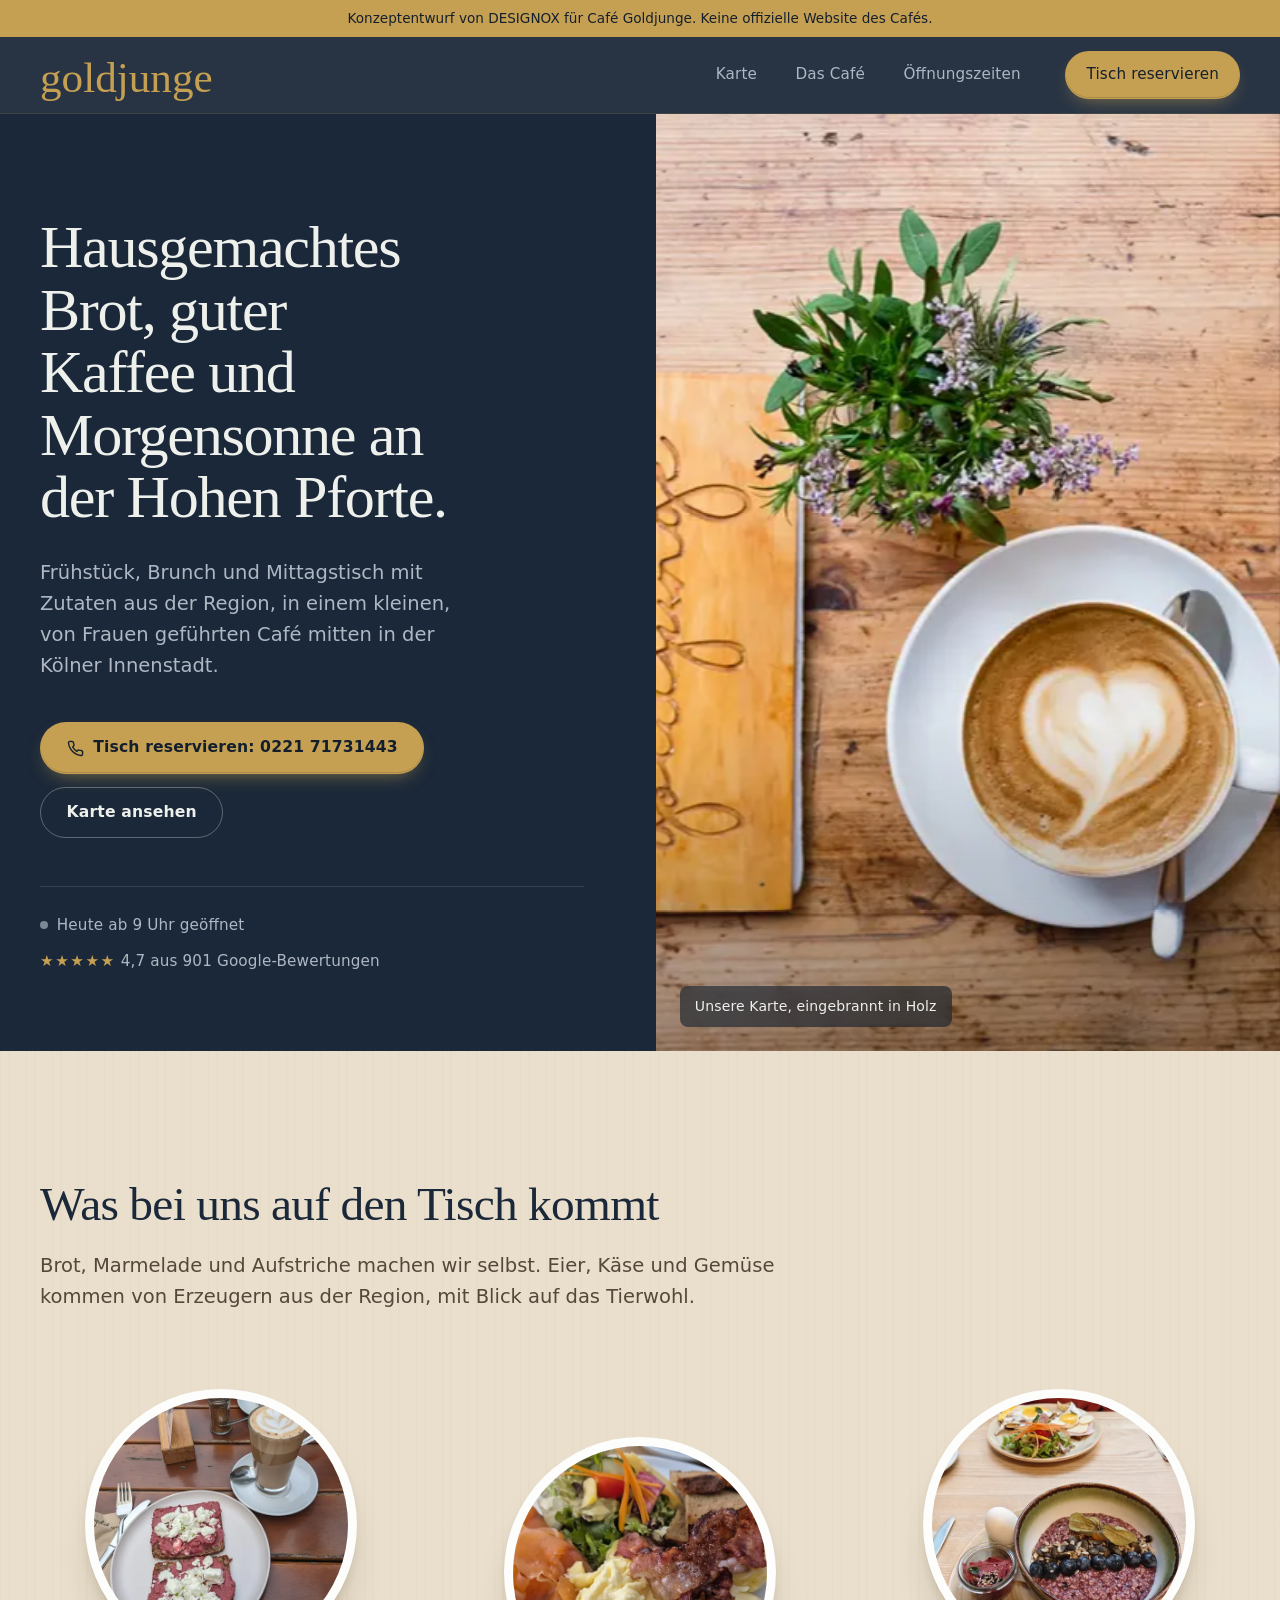
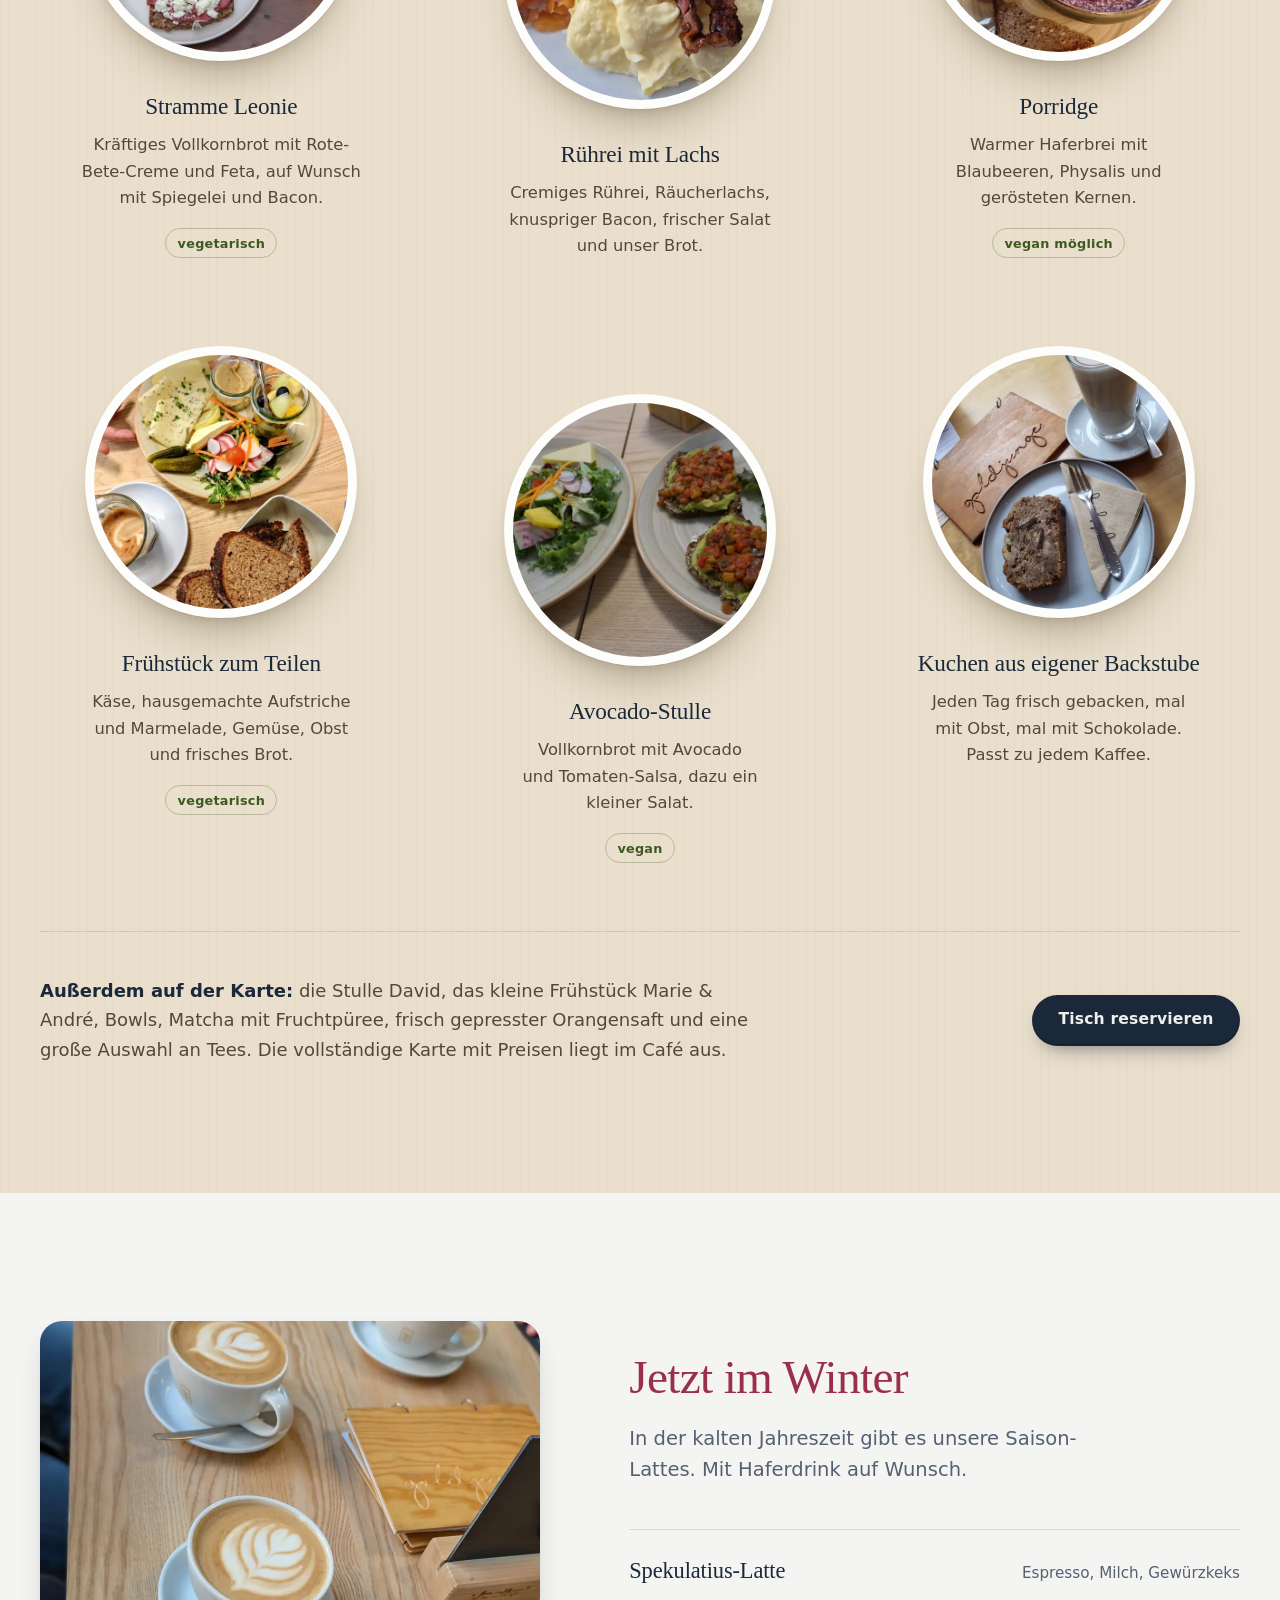
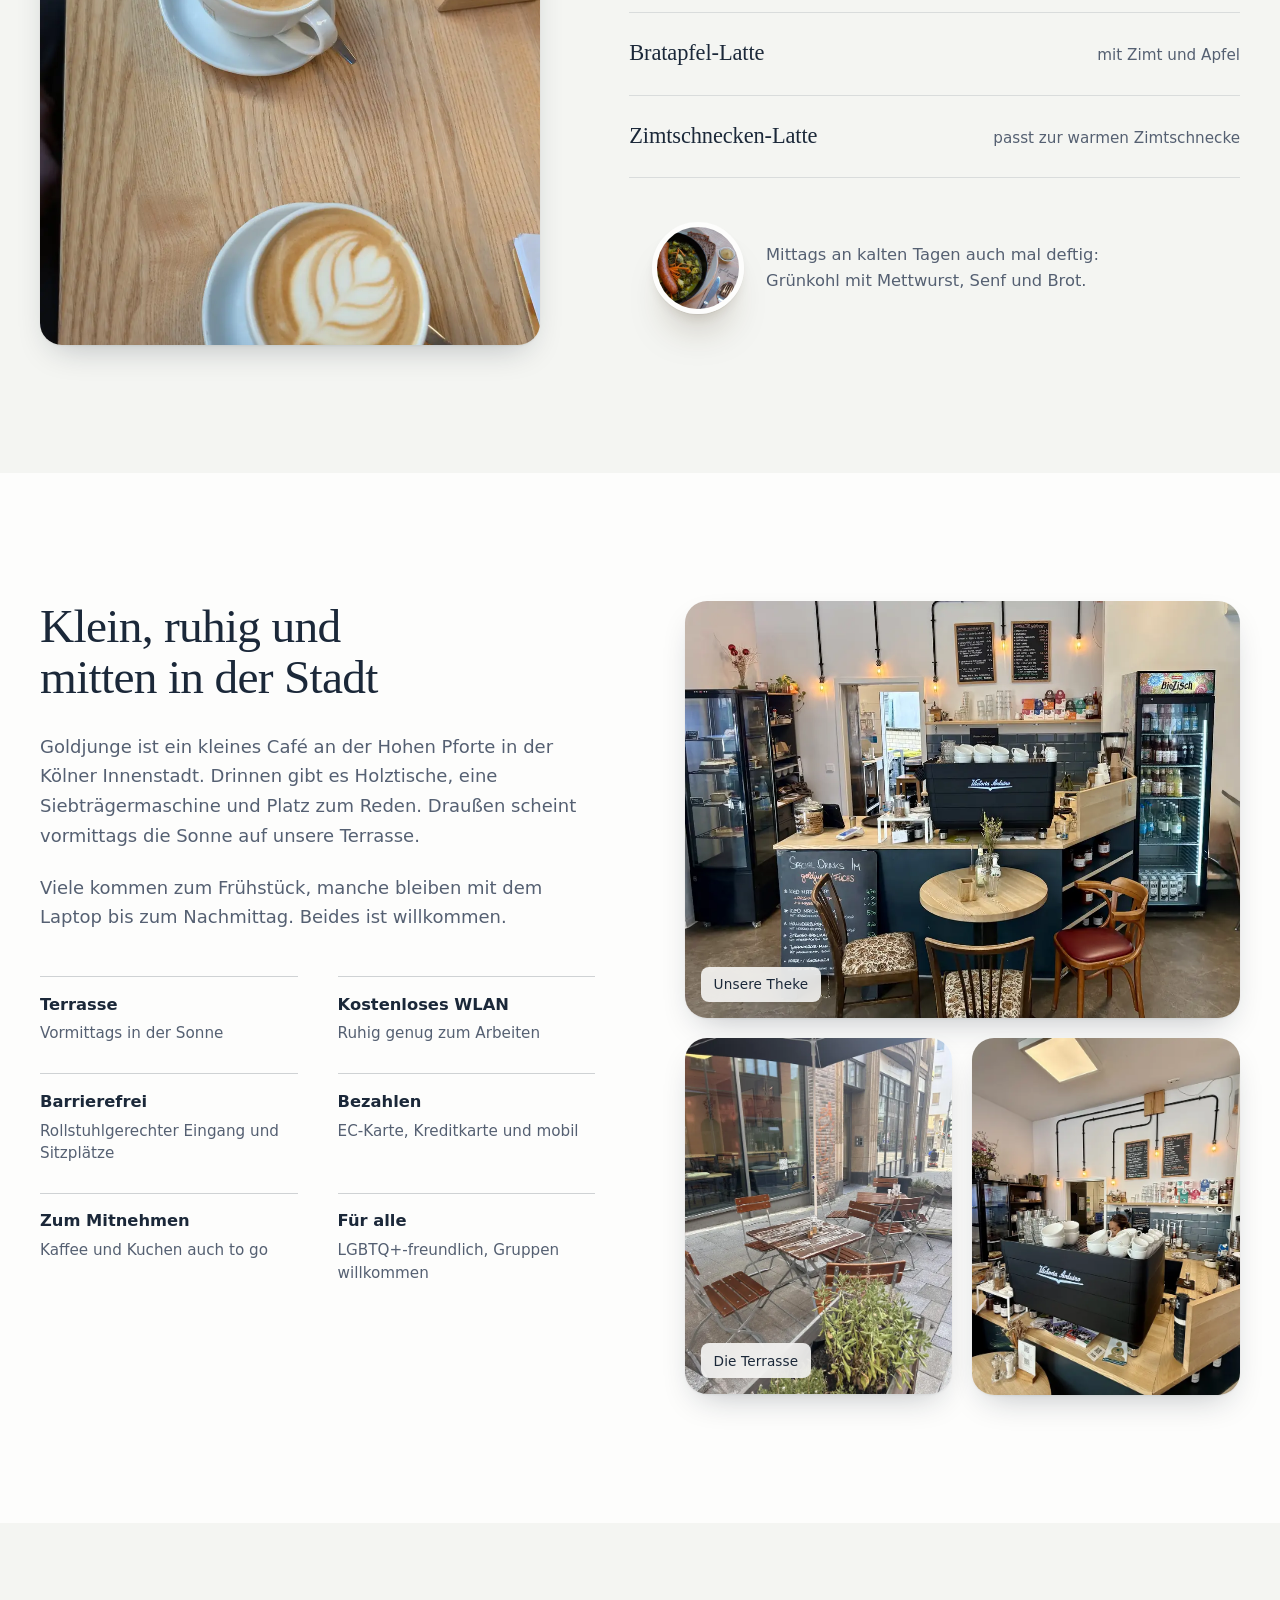
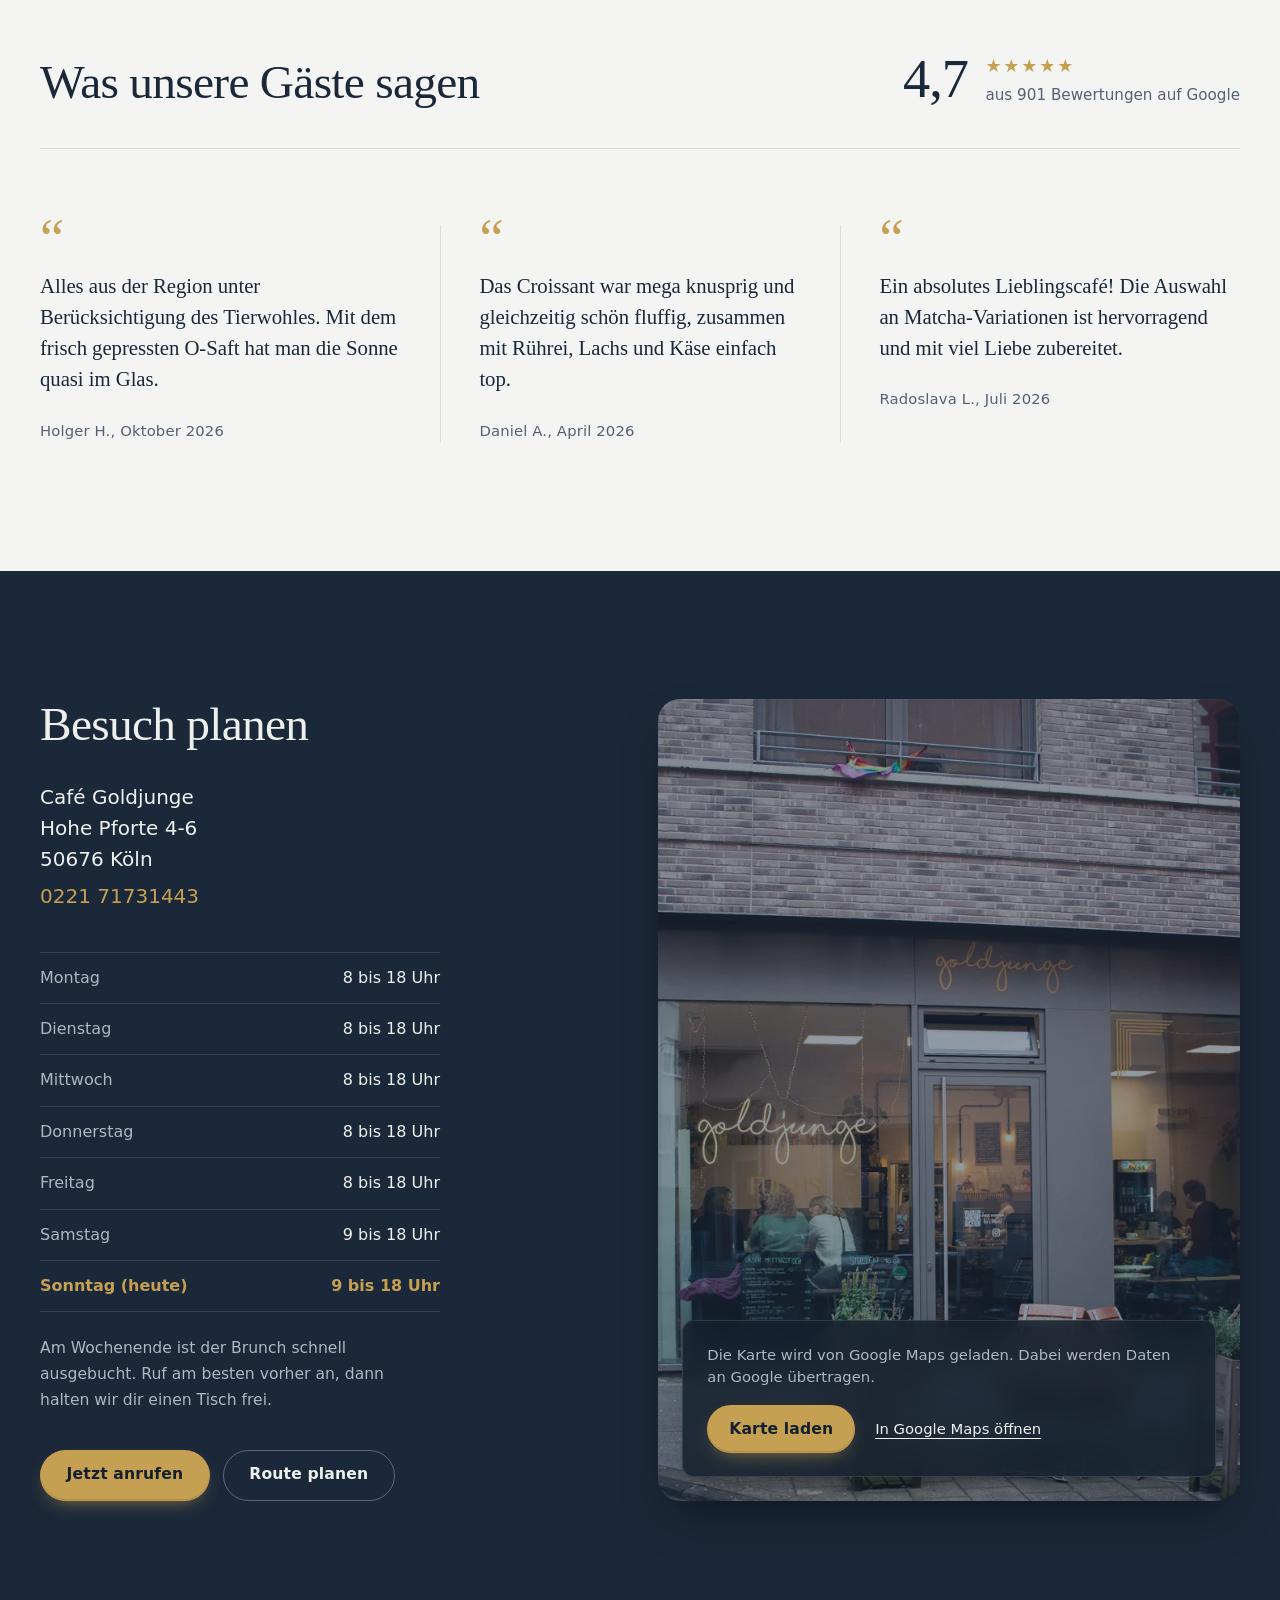
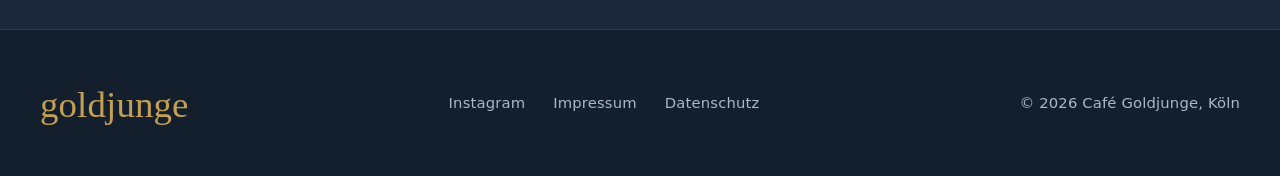
==== commit 444c9b44: "Serve the Café Goldjunge demo at the site root on Vercel The Vercel project builds from the reposito" ====
--- a/demos/cafe-goldjunge/index.html
+++ b/demos/cafe-goldjunge/index.html
@@ -5,7 +5,7 @@
 <meta name="viewport" content="width=device-width, initial-scale=1">
 <title>Café Goldjunge Köln | Frühstück &amp; Brunch an der Hohen Pforte</title>
 <meta name="description" content="Café in der Kölner Innenstadt: Frühstück, Brunch und Mittagstisch mit hausgemachtem Brot und regionalen Zutaten. Hohe Pforte 4-6, täglich geöffnet.">
-<meta name="robots" content="index, follow, max-image-preview:large">
+<meta name="robots" content="noindex, nofollow">
 <link rel="canonical" href="https://designox-cafe-goldjunge.vercel.app/">
 <meta property="og:type" content="website">
 <meta property="og:site_name" content="Café Goldjunge">
